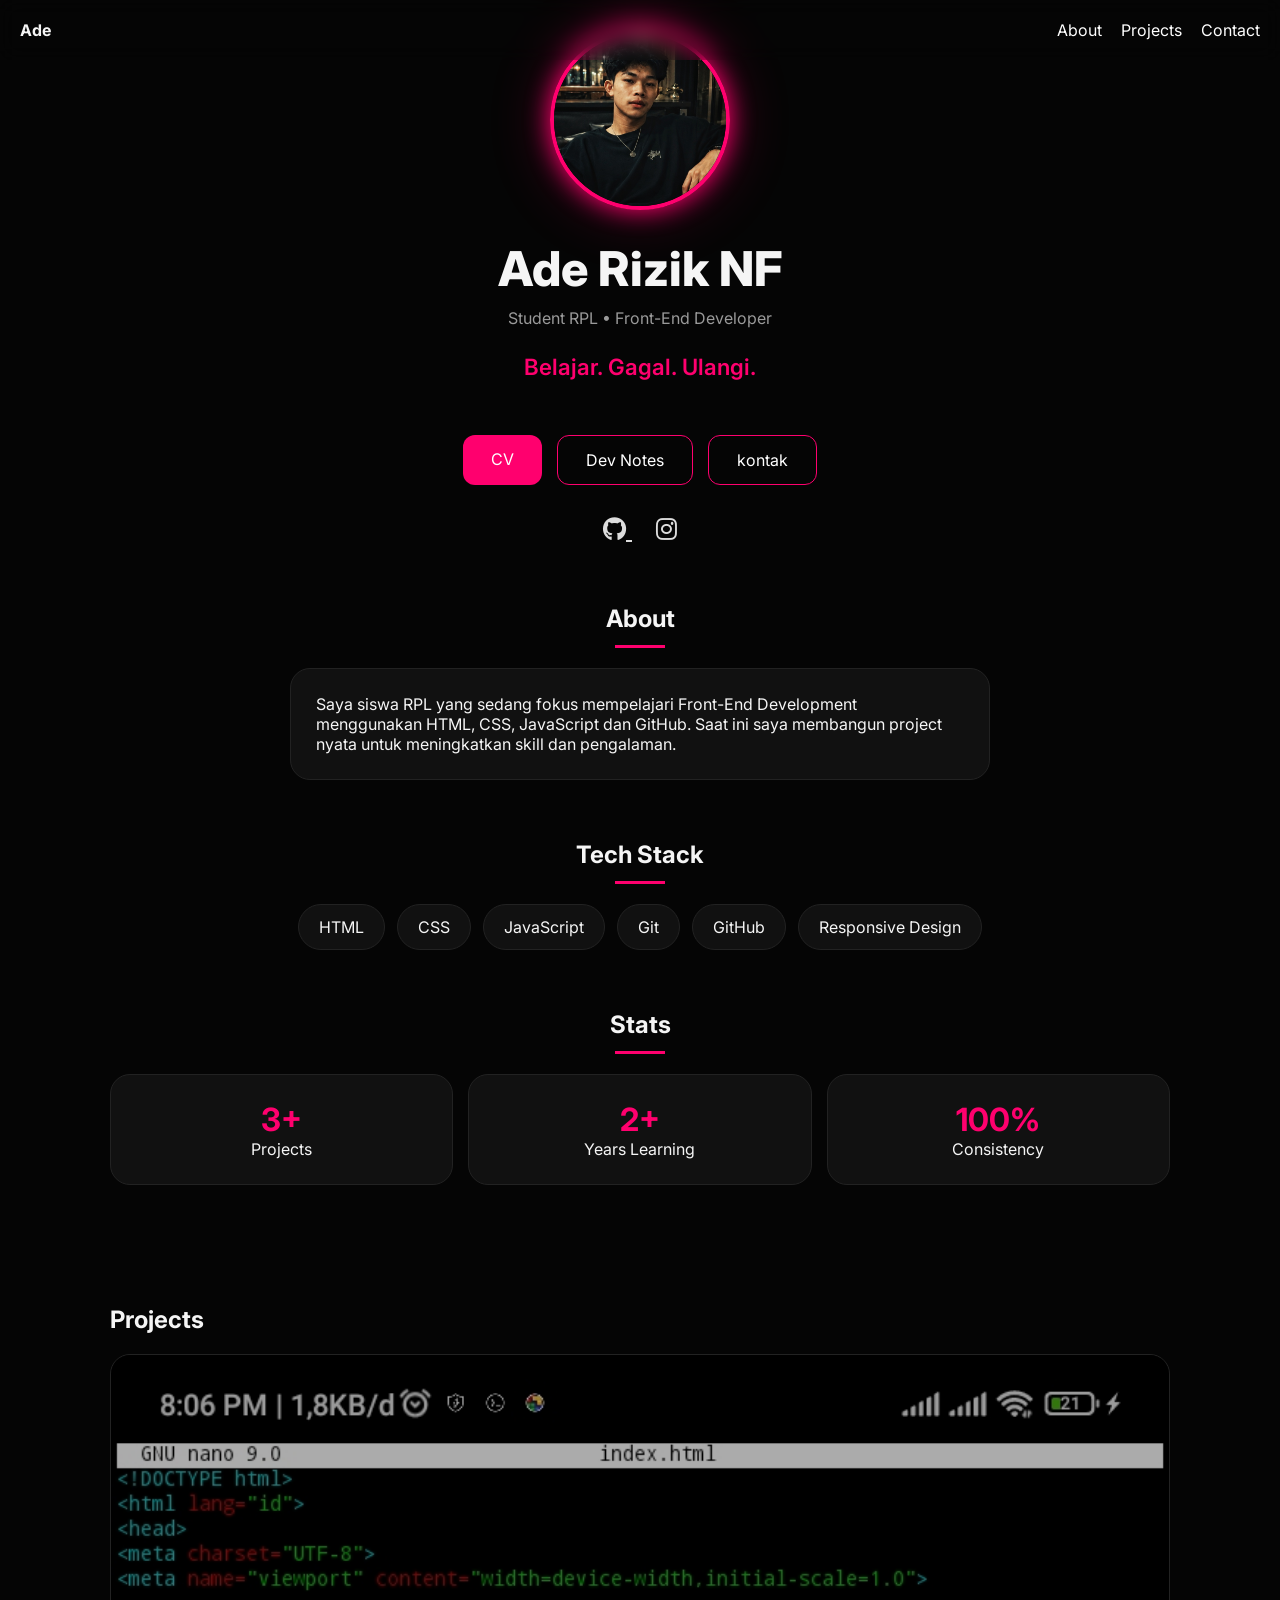
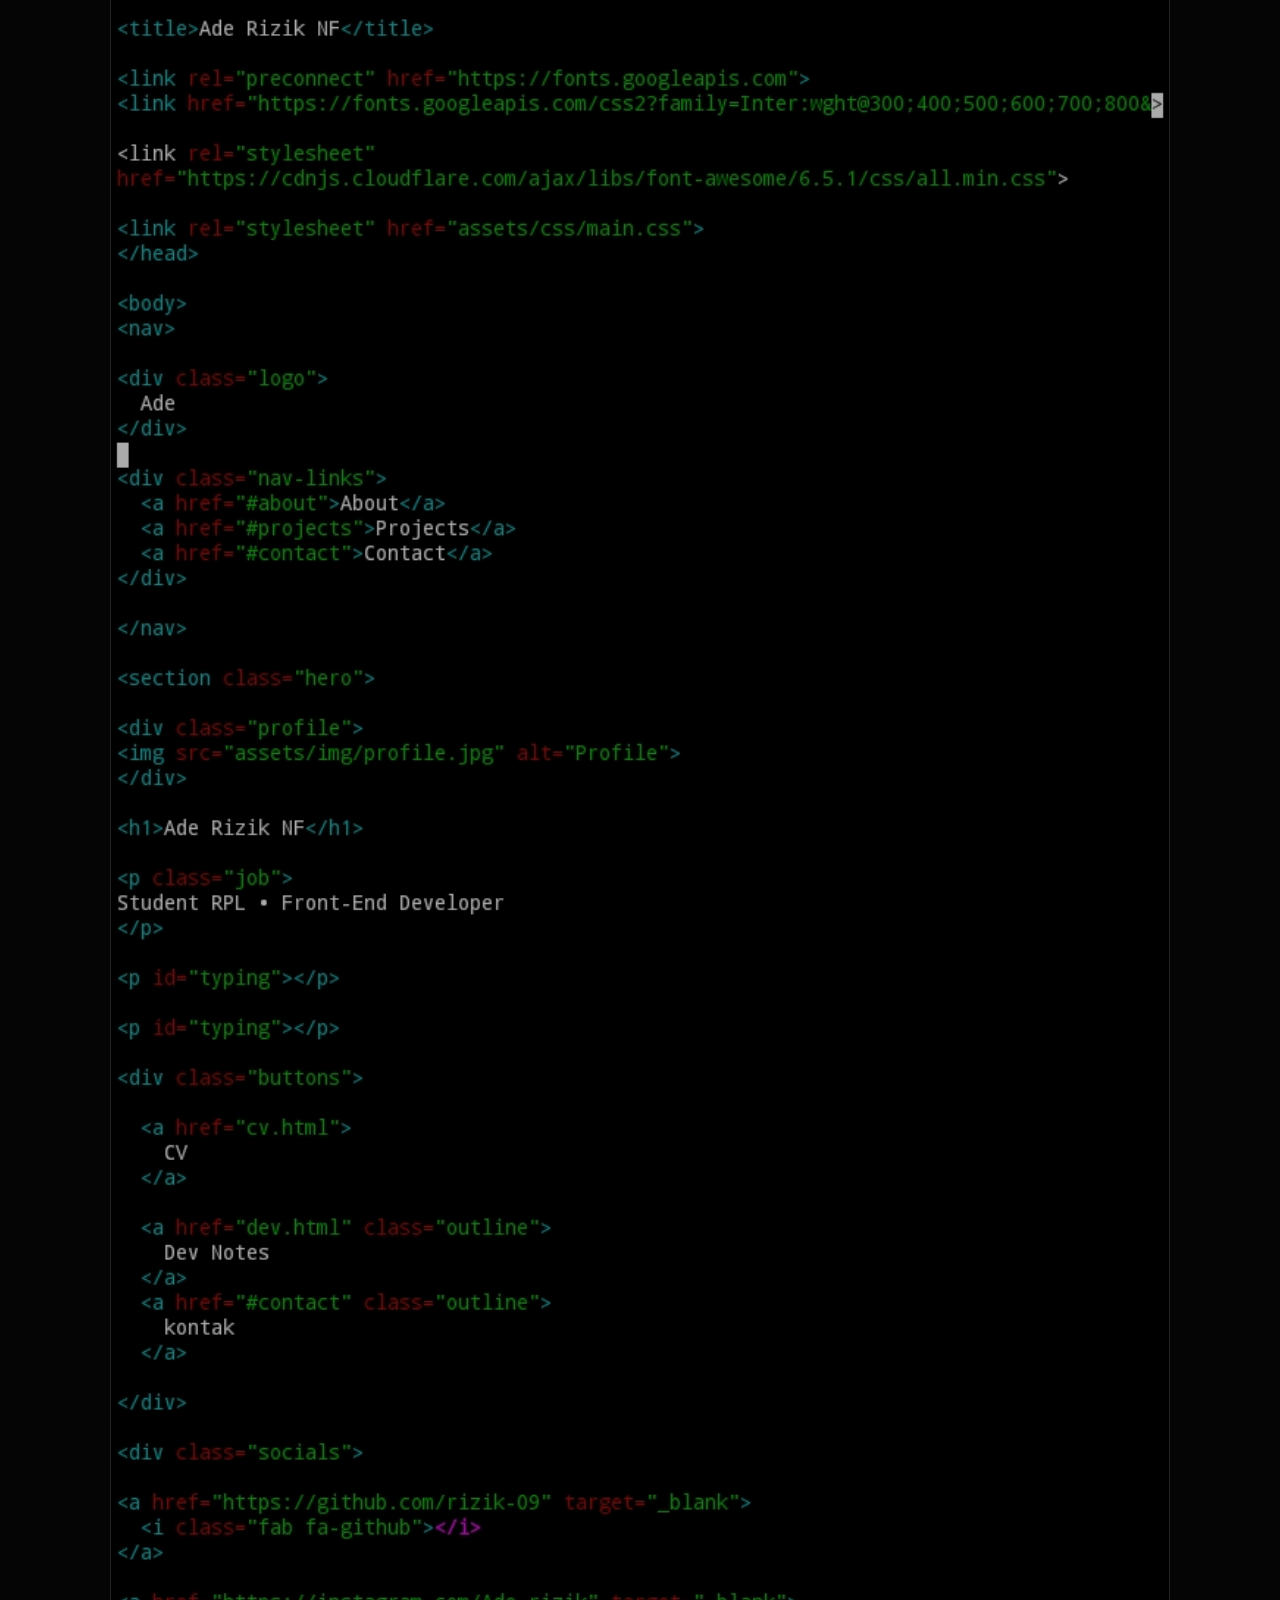
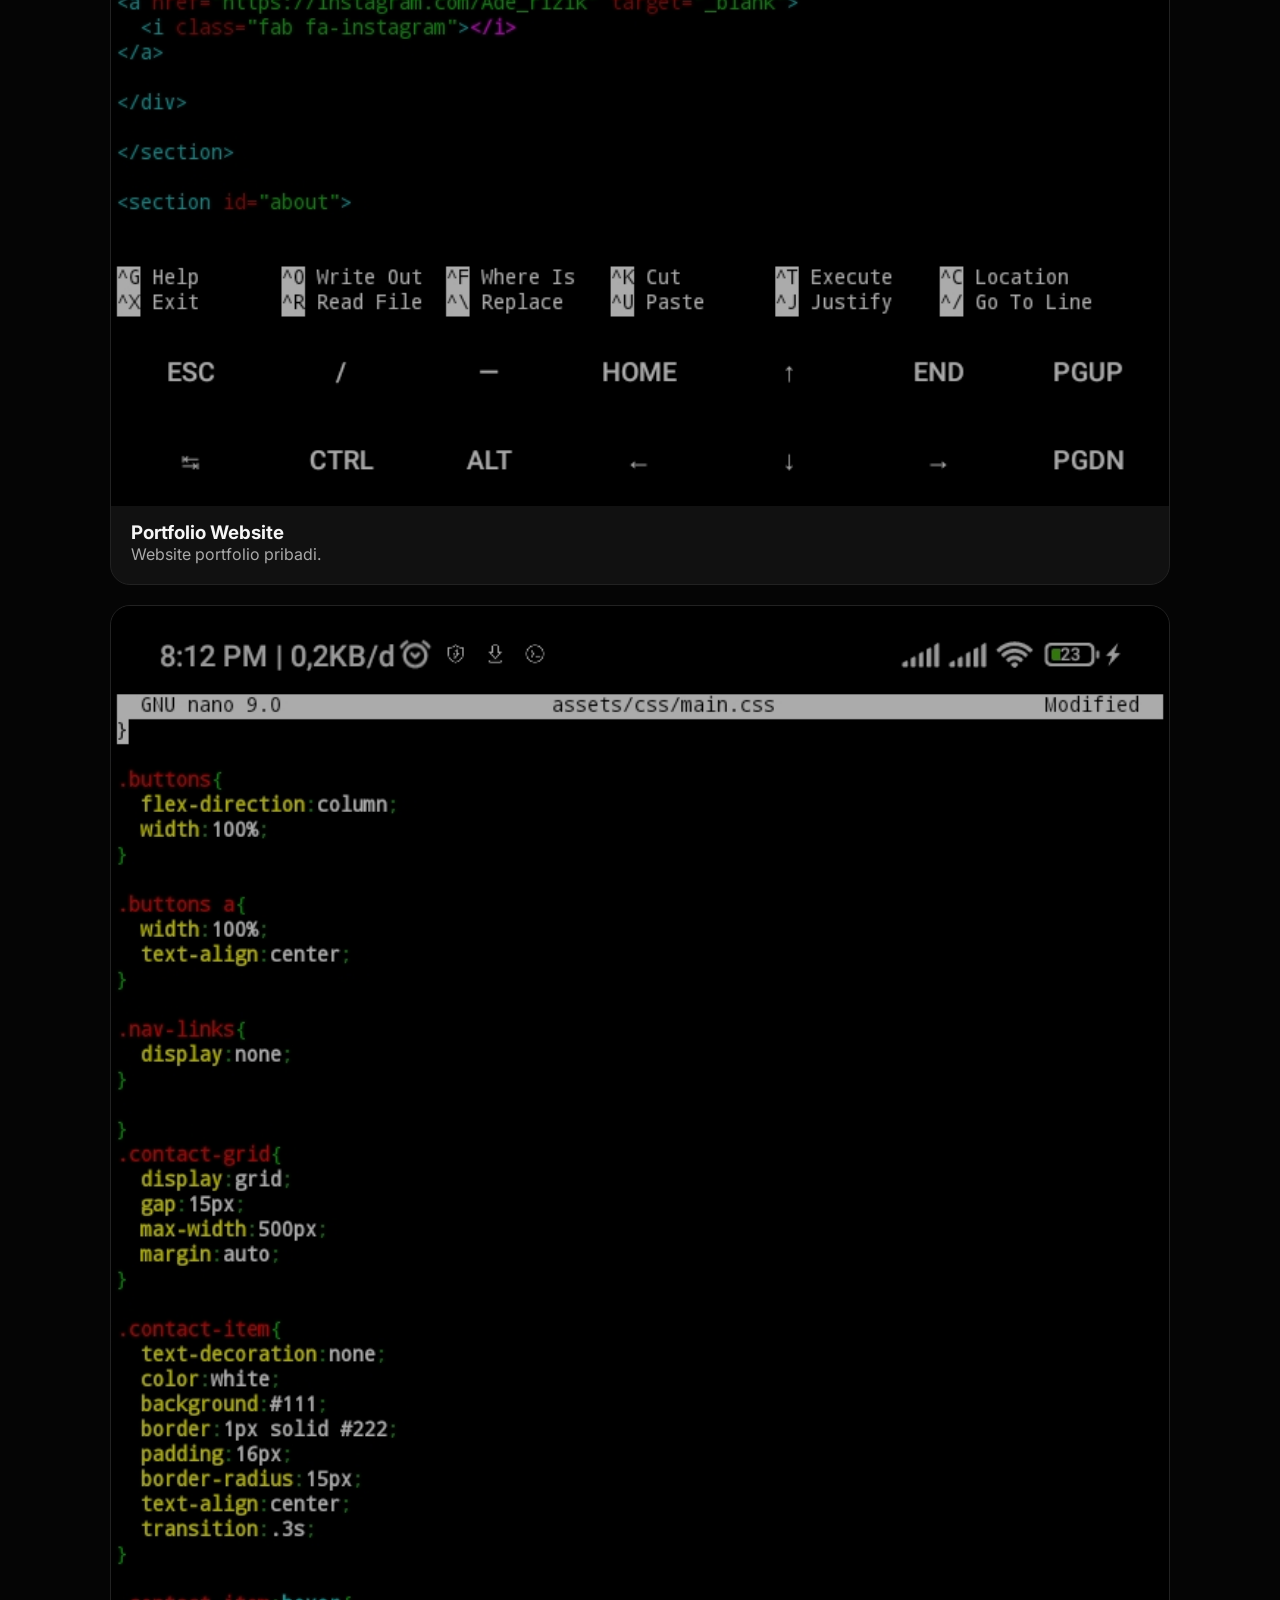
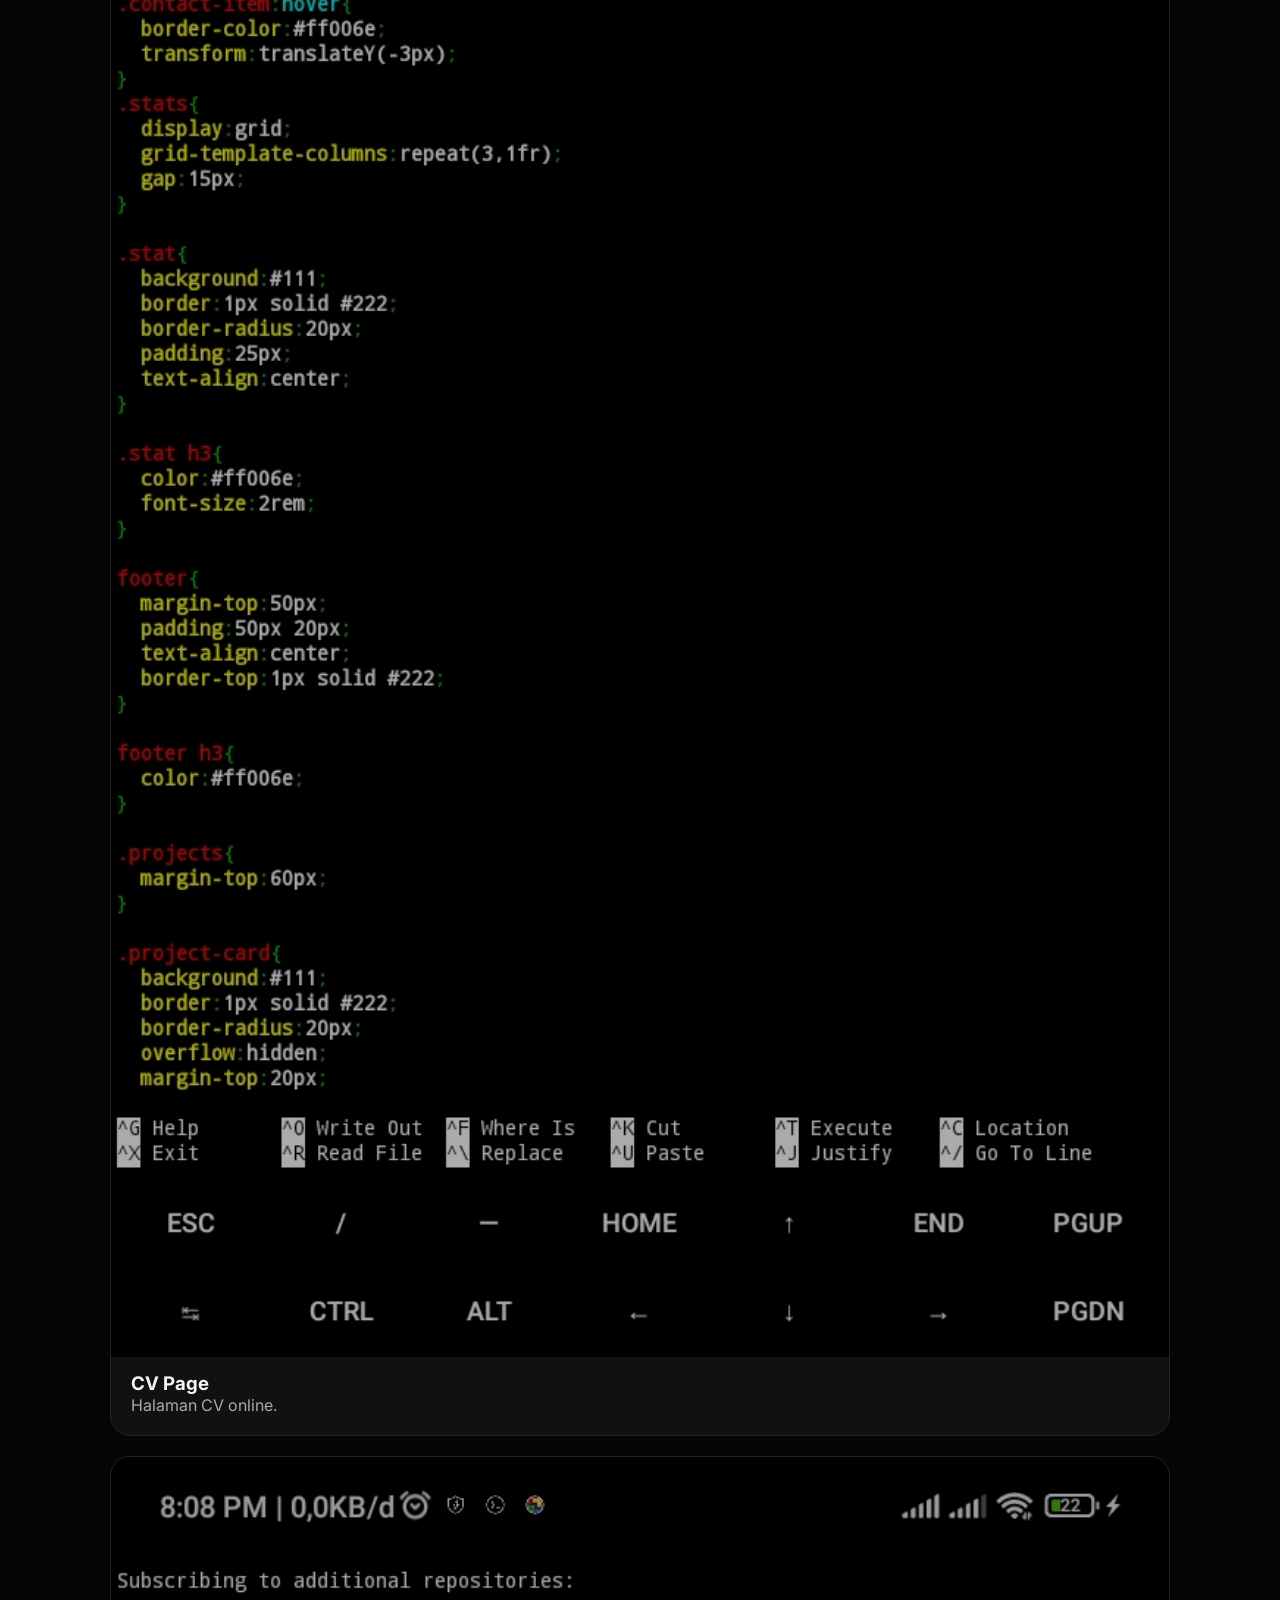
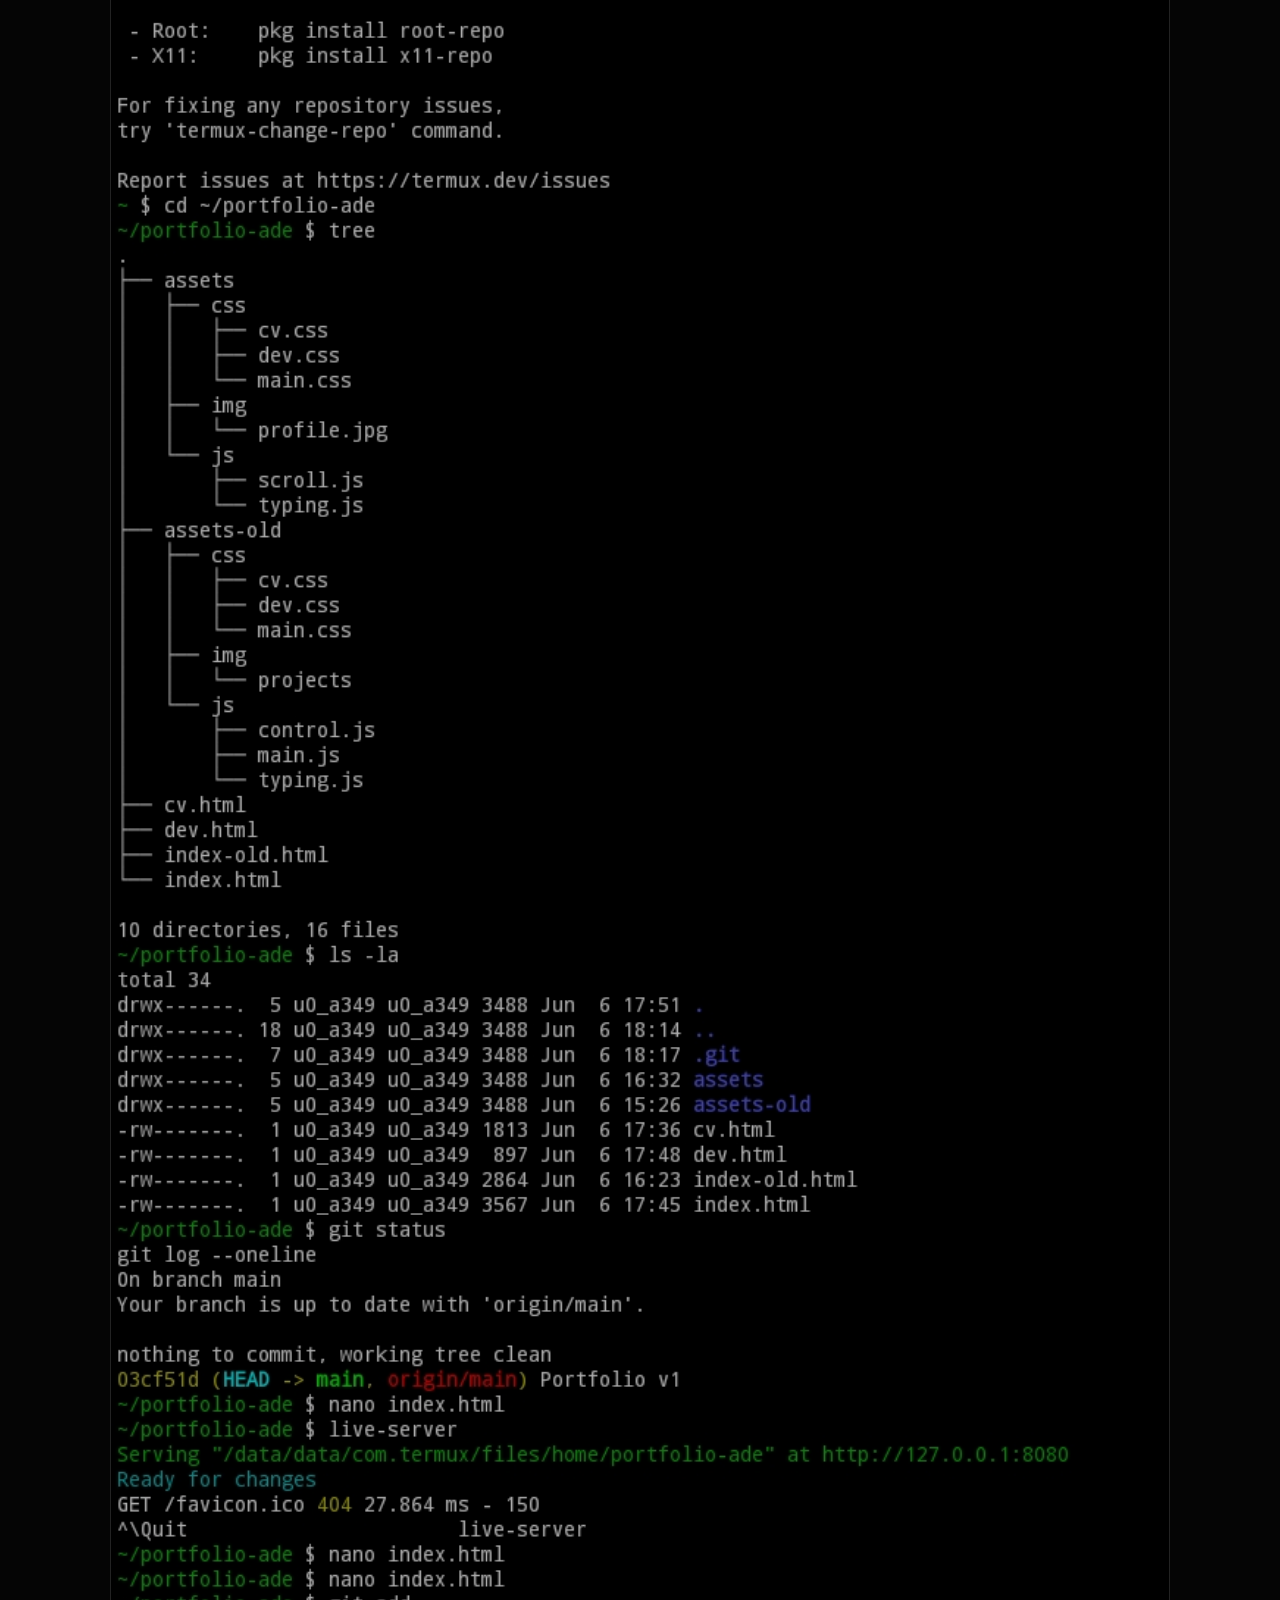
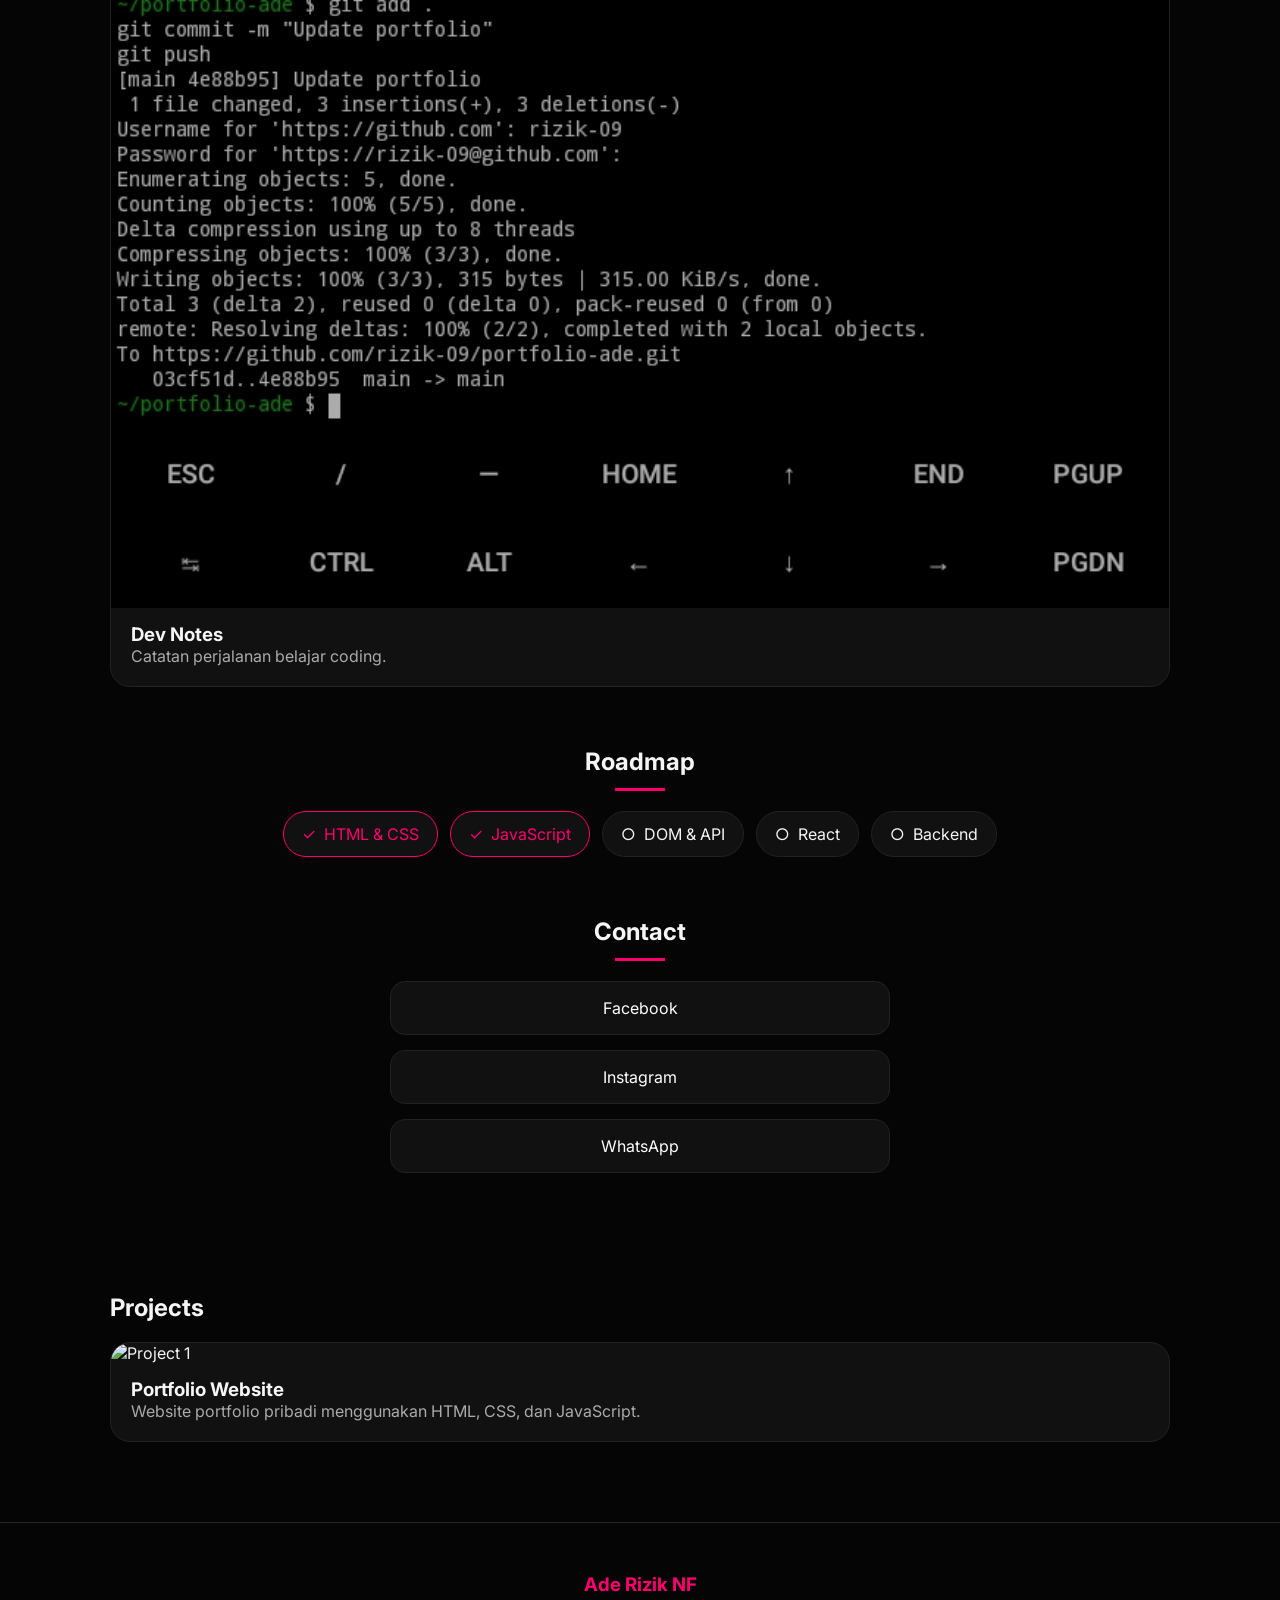
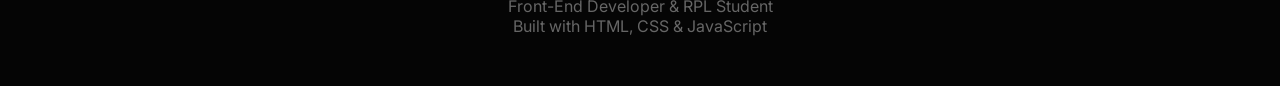
==== index.html @ 509fa85b "Add project gallery" ====
<!DOCTYPE html>
<html lang="id">
<head>
<meta charset="UTF-8">
<meta name="viewport" content="width=device-width,initial-scale=1.0">

<title>Ade Rizik NF</title>

<link rel="preconnect" href="https://fonts.googleapis.com">
<link href="https://fonts.googleapis.com/css2?family=Inter:wght@300;400;500;600;700;800&display=swap" rel="stylesheet">

<link rel="stylesheet"
href="https://cdnjs.cloudflare.com/ajax/libs/font-awesome/6.5.1/css/all.min.css">

<link rel="stylesheet" href="assets/css/main.css">
</head>

<body>
<nav>

<div class="logo">
  Ade
</div>

<div class="nav-links">
  <a href="#about">About</a>
  <a href="#projects">Projects</a>
  <a href="#contact">Contact</a>
</div>

</nav>

<section class="hero">

<div class="profile">
<img src="assets/img/profile.jpg" alt="Profile">
</div>

<h1>Ade Rizik NF</h1>

<p class="job">
Student RPL • Front-End Developer
</p>

<p id="typing"></p>

<p id="typing"></p>

<div class="buttons">

  <a href="cv.html">
    CV
  </a>

  <a href="dev.html" class="outline">
    Dev Notes
  </a>
  <a href="#contact" class="outline">
    kontak
  </a>

</div>

<div class="socials">

<a href="https://github.com/rizik-09" target="_blank">
  <i class="fab fa-github"></i>
</a>

<a href="https://instagram.com/Ade_rizik" target="_blank">
  <i class="fab fa-instagram"></i>
</a>

</div>

</section>

<section id="about">

<h2 class="title">About</h2>

<div class="about-card">

<p>
Saya siswa RPL yang sedang fokus mempelajari
Front-End Development menggunakan HTML,
CSS, JavaScript dan GitHub.

Saat ini saya membangun project nyata
untuk meningkatkan skill dan pengalaman.
</p>

</div>

</section>

<section>
<h2 class="title">Tech Stack</h2>

<div class="stack">

<span>HTML</span>
<span>CSS</span>
<span>JavaScript</span>
<span>Git</span>
<span>GitHub</span>
<span>Responsive Design</span>

</div>
</section>
<section>

<h2 class="title">Stats</h2>

<div class="stats">

  <div class="stat">
    <h3>3+</h3>
    <p>Projects</p>
  </div>

  <div class="stat">
    <h3>2+</h3>
    <p>Years Learning</p>
  </div>

  <div class="stat">
    <h3>100%</h3>
    <p>Consistency</p>
  </div>

</div>

</section>


<section class="projects">

<h2>Projects</h2>

<div class="project-card">
  <img src="assets/img/ss1.jpg">
  <h3>Portfolio Website</h3>
  <p>Website portfolio pribadi.</p>
</div>

<div class="project-card">
  <img src="assets/img/ss2.jpg">
  <h3>CV Page</h3>
  <p>Halaman CV online.</p>
</div>

<div class="project-card">
  <img src="assets/img/ss3.jpg">
  <h3>Dev Notes</h3>
  <p>Catatan perjalanan belajar coding.</p>
</div>

</section>


<section>

<h2 class="title">Roadmap</h2>

<div class="roadmap">

  <div class="done">
    <span>✓</span>
    HTML & CSS
  </div>

  <div class="done">
    <span>✓</span>
    JavaScript
  </div>

  <div>
    <span>○</span>
    DOM & API
  </div>

  <div>
    <span>○</span>
    React
  </div>

  <div>
    <span>○</span>
    Backend
  </div>

</div>

</section>

<section id="contact">

<h2 class="title">Contact</h2>

<div class="contact-grid">

<a href="https://facebook.com/Rizik" class="contact-item">
  Facebook
</a>

<a href="https://instagram.com/Ade_Rizik" class="contact-item">
  Instagram
</a>

<a href="https://wa.me/6281223260069" class="contact-item">
  WhatsApp
</a>

</div>

</section>

<script src="assets/js/typing.js"></script>
<script src="assets/js/scroll.js"></script>

<section class="projects">

  <h2>Projects</h2>

  <div class="project-card">
    <img src="assets/img/project1.jpg" alt="Project 1">

    <h3>Portfolio Website</h3>

    <p>
      Website portfolio pribadi menggunakan HTML, CSS, dan JavaScript.
    </p>
  </div>

</section>

<footer>

<h3>Ade Rizik NF</h3>

<p>
Front-End Developer & RPL Student
</p>

<p>
Built with HTML, CSS & JavaScript
</p>

</footer>

</body>
</html>
---- assets/css/main.css ----
:root{
  --bg:#050505;
  --card:#0f0f0f;
  --text:#f5f5f5;
  --muted:#9a9a9a;
  --accent:#ff006e;
}

*{
  margin:0;
  padding:0;
  box-sizing:border-box;
  font-family:'Inter',sans-serif;
}

html{
  scroll-behavior:smooth;
}

body{
body::before{
  content:"";
  position:fixed;
  inset:0;

  background:
  radial-gradient(
    circle at top center,
    rgba(255,0,110,.15),
    transparent 50%
  );

  pointer-events:none;
}
  background:var(--bg);
  color:var(--text);
}

/* HERO */

.hero{
  min-height:45vh;
  display:flex;
  flex-direction:column;
  align-items:center;
  justify-content:center;
  text-align:center;
  padding:30px;
}

.profile img{
  width:180px;
  height:180px;
  object-fit:cover;
  border-radius:50%;
  border:4px solid var(--accent);

  box-shadow:
  0 0 25px var(--accent),
  0 0 60px rgba(255,0,110,.3);
}

.hero h1{
  margin-top:25px;
  font-size:3rem;
  font-weight:800;
}

.job{
  color:var(--muted);
  margin-top:10px;
}

#typing{
  margin-top:25px;
  font-size:1.4rem;
  color:var(--accent);
  font-weight:600;
}

/* BUTTON */

.buttons{
  display:flex;
  gap:15px;
  margin-top:30px;
}

.buttons a{
  text-decoration:none;
  color:white;
  padding:14px 28px;
  border-radius:12px;
  background:var(--accent);
  transition:.3s;
}

.buttons a:hover{
  transform:translateY(-3px);
}

.outline{
  background:transparent !important;
  border:1px solid var(--accent);
}

/* SOCIAL */

.socials{
  margin-top:30px;
}

.socials a{
  color:#ddd;
  font-size:24px;
  margin:0 12px;
  transition:.3s;
}

.socials a:hover{
  color:#ff006e;
}

/* SECTION */

section{
  max-width:1100px;
  margin:auto;
  padding:30px 20px;
}

.title{
  text-align:center;
  margin-bottom:20px;
}

.title::after{
  content:"";
  width:50px;
  height:3px;
  background:var(--accent);
  display:block;
  margin:12px auto;
}

.about{
  max-width:700px;
  margin:auto;
  text-align:center;
  line-height:1.8;
}
.about-card{
  background:#111;
  border:1px solid #222;
  border-radius:20px;
  padding:25px;
  max-width:700px;
  margin:auto;
}

/* STACK */

.stack{
  display:flex;
  flex-wrap:wrap;
  justify-content:center;
  gap:12px;
}

.stack span{
  background:#111;
  border:1px solid #222;
  padding:12px 20px;
  border-radius:999px;
}

/* PROJECT */

.projects-grid{
  display:grid;
  gap:20px;
}

.project{
  background:#111;
  border:1px solid #222;
  border-radius:20px;
  padding:25px;
  transition:.3s;
}

.project:hover{
  transform:translateY(-5px);
  border-color:#ff006e;
}

.project h3{
  margin-bottom:15px;
}

.project p{
  color:#aaa;
  line-height:1.7;
}

.project a{
  display:inline-block;
  margin-top:20px;
  text-decoration:none;
  color:white;
  background:#ff006e;
  padding:10px 18px;
  border-radius:10px;
}
.roadmap{
  display:flex;
  flex-wrap:wrap;
  justify-content:center;
  gap:12px;
}

.roadmap div{
  background:#111;
  border:1px solid #222;
  padding:12px 18px;
  border-radius:999px;
  display:flex;
  align-items:center;
  gap:8px;
}

.done{
  border-color:#ff006e !important;
  color:#ff006e;
}
.contact-card{
  max-width:600px;
  margin:auto;
  background:#111;
  border:1px solid #222;
  border-radius:20px;
  padding:30px;
  text-align:center;
}

.contact-card h3{
  margin-bottom:10px;
}

.contact-card p{
  color:#fff;
  margin-bottom:10px;
}

.contact-card small{
  color:#999;
}
footer{
  text-align:center;
  padding:40px 20px;
  color:#666;
}
nav{
  position:fixed;
  top:0;
  left:0;
  width:100%;
  padding:20px;
  display:flex;
  justify-content:space-between;
  align-items:center;
  backdrop-filter:blur(10px);
  z-index:1000;
}

.logo{
  font-weight:700;
}

.nav-links a{
  color:white;
  text-decoration:none;
  margin-left:15px;
}

.nav-links a:hover{
  color:#ff006e;
}
.hidden-section{
  opacity:0;
  transform:translateY(40px);
  transition:.8s;
}

.show{
  opacity:1;
  transform:translateY(0);
}
@media(max-width:768px){

.hero h1{
  font-size:2.3rem;
}

.profile img{
  width:140px;
  height:140px;
}

.buttons{
  flex-direction:column;
  width:100%;
}

.buttons a{
  width:100%;
  text-align:center;
}

.nav-links{
  display:none;
}

} 
.contact-grid{
  display:grid;
  gap:15px;
  max-width:500px;
  margin:auto;
}

.contact-item{
  text-decoration:none;
  color:white;
  background:#111;
  border:1px solid #222;
  padding:16px;
  border-radius:15px;
  text-align:center;
  transition:.3s;
}

.contact-item:hover{
  border-color:#ff006e;
  transform:translateY(-3px);
}
.stats{
  display:grid;
  grid-template-columns:repeat(3,1fr);
  gap:15px;
}

.stat{
  background:#111;
  border:1px solid #222;
  border-radius:20px;
  padding:25px;
  text-align:center;
}

.stat h3{
  color:#ff006e;
  font-size:2rem;
}

footer{
  margin-top:50px;
  padding:50px 20px;
  text-align:center;
  border-top:1px solid #222;
}

footer h3{
  color:#ff006e;
}

.projects{
  margin-top:60px;
}

.project-card{
  background:#111;
  border:1px solid #222;
  border-radius:20px;
  overflow:hidden;
  margin-top:20px;
}

.project-card img{
  width:100%;
  display:block;
}

.project-card h3{
  padding:15px 20px 0;
}

.project-card p{
  padding:0 20px 20px;
  color:#aaa;
}
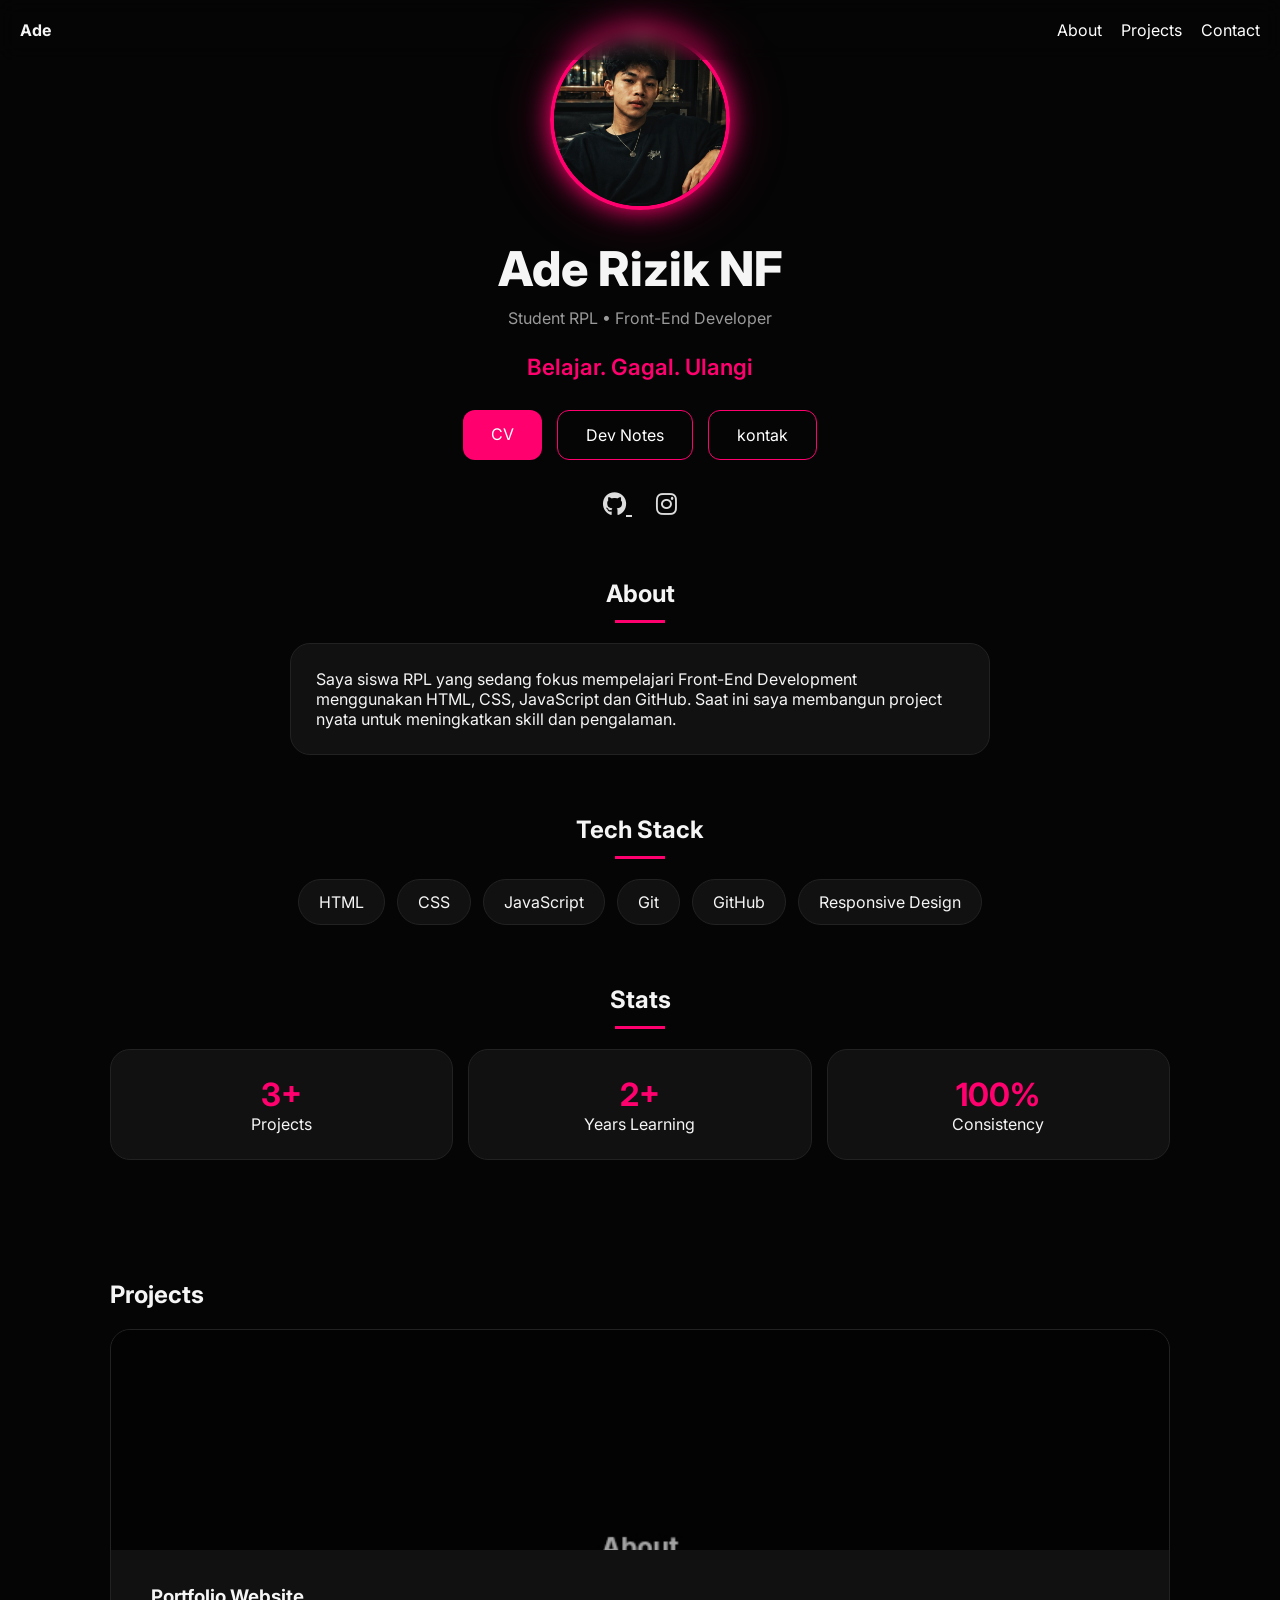
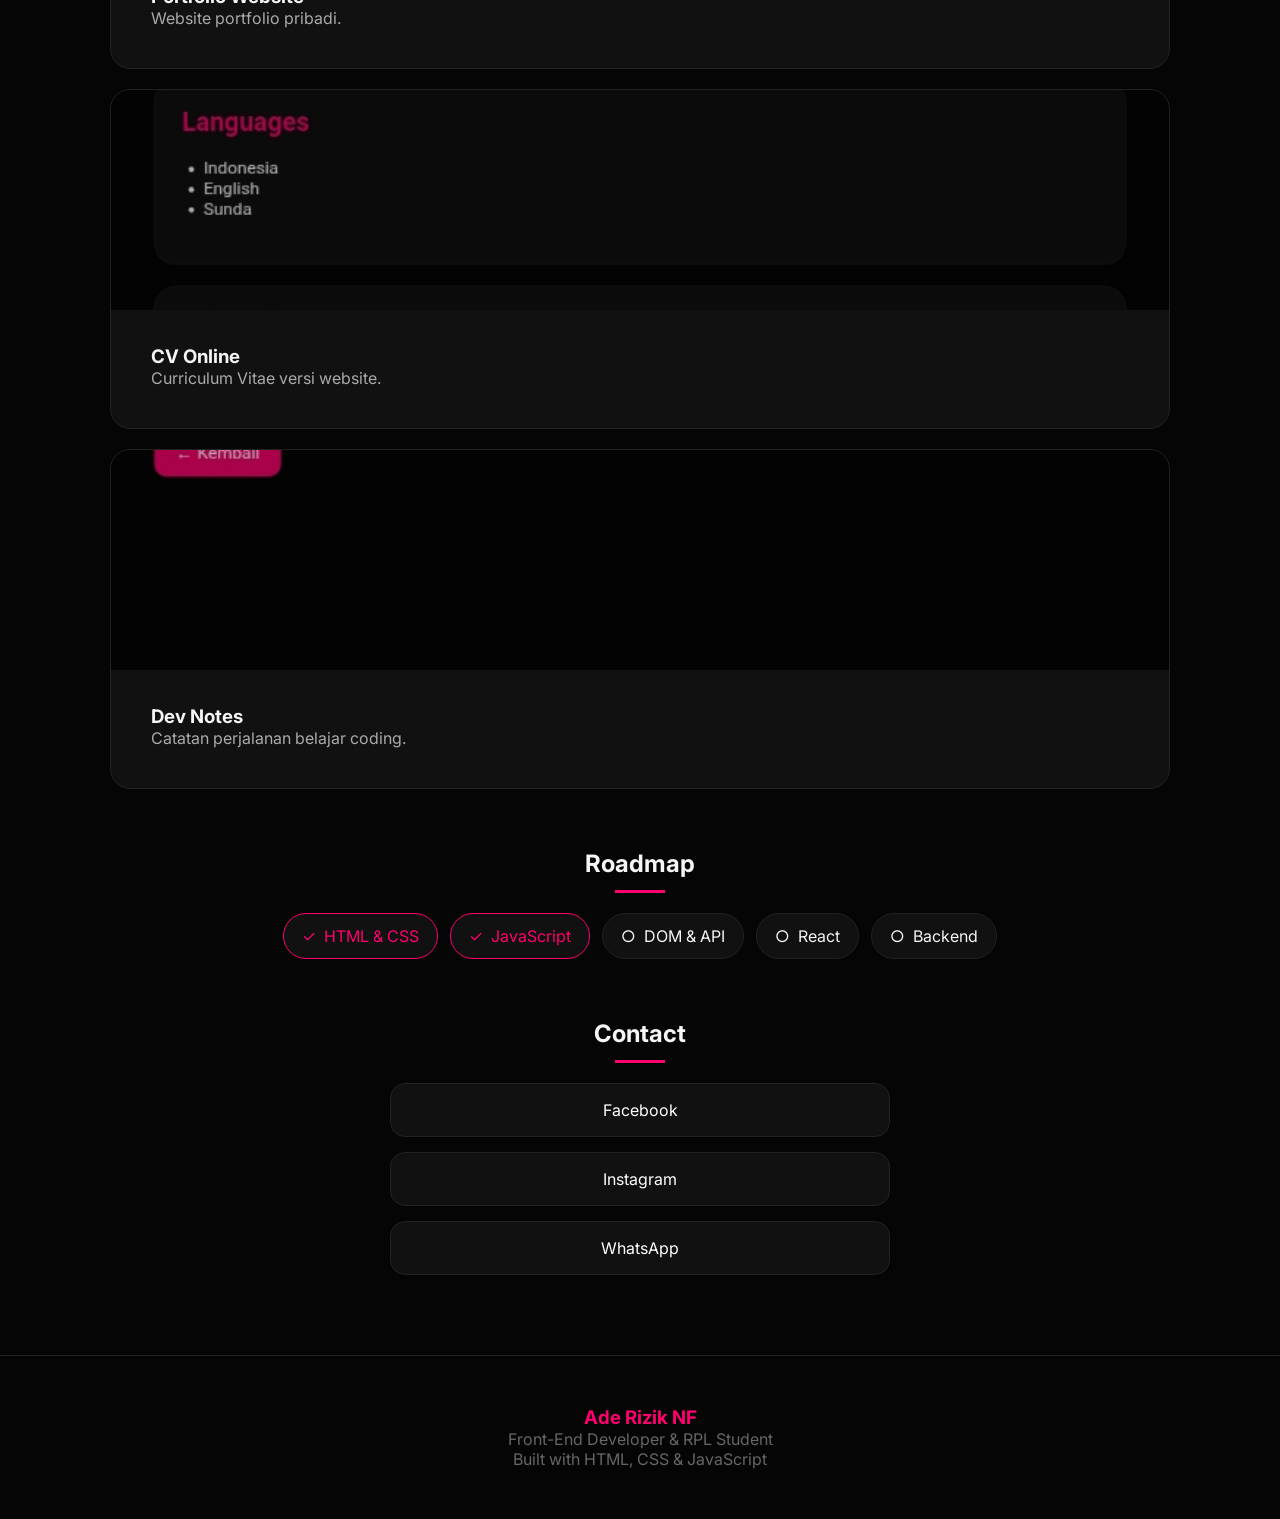
==== commit c77d11fc: "Add project gallery" ====
--- a/index.html
+++ b/index.html
@@ -44,7 +44,6 @@
 
 <p id="typing"></p>
 
-<p id="typing"></p>
 
 <div class="buttons">
 
@@ -139,24 +138,34 @@
 <h2>Projects</h2>
 
 <div class="project-card">
-  <img src="assets/img/ss1.jpg">
-  <h3>Portfolio Website</h3>
-  <p>Website portfolio pribadi.</p>
+  <img src="assets/img/web.jpg" alt="Portfolio Website">
+
+  <div class="project-content">
+    <h3>Portfolio Website</h3>
+    <p>Website portfolio pribadi.</p>
+  </div>
 </div>
 
 <div class="project-card">
-  <img src="assets/img/ss2.jpg">
-  <h3>CV Page</h3>
-  <p>Halaman CV online.</p>
+  <img src="assets/img/cv.jpg" alt="CV Page">
+
+  <div class="project-content">
+    <h3>CV Online</h3>
+    <p>Curriculum Vitae versi website.</p>
+  </div>
 </div>
 
 <div class="project-card">
-  <img src="assets/img/ss3.jpg">
-  <h3>Dev Notes</h3>
-  <p>Catatan perjalanan belajar coding.</p>
-</div>
-
-</section>
+  <img src="assets/img/dev.jpg" alt="Dev Notes">
+
+  <div class="project-content">
+    <h3>Dev Notes</h3>
+    <p>Catatan perjalanan belajar coding.</p>
+  </div>
+</div>
+
+</section>
+
 
 
 <section>
@@ -219,21 +228,7 @@
 <script src="assets/js/typing.js"></script>
 <script src="assets/js/scroll.js"></script>
 
-<section class="projects">
-
-  <h2>Projects</h2>
-
-  <div class="project-card">
-    <img src="assets/img/project1.jpg" alt="Project 1">
-
-    <h3>Portfolio Website</h3>
-
-    <p>
-      Website portfolio pribadi menggunakan HTML, CSS, dan JavaScript.
-    </p>
-  </div>
-
-</section>
+
 
 <footer>
 
--- a/assets/css/main.css
+++ b/assets/css/main.css
@@ -400,3 +400,34 @@
   color:#aaa;
 }
 
+.projects{
+  margin-top:60px;
+}
+
+.project-card{
+  background:#111;
+  border:1px solid #222;
+  border-radius:20px;
+  overflow:hidden;
+  margin-top:20px;
+}
+
+.project-card img{
+  width:100%;
+  height:220px;
+  object-fit:cover;
+  display:block;
+}
+
+.project-content{
+  padding:20px;
+}
+
+.project-content h3{
+  margin-top:0;
+}
+
+.project-content p{
+  color:#aaa;
+}
+
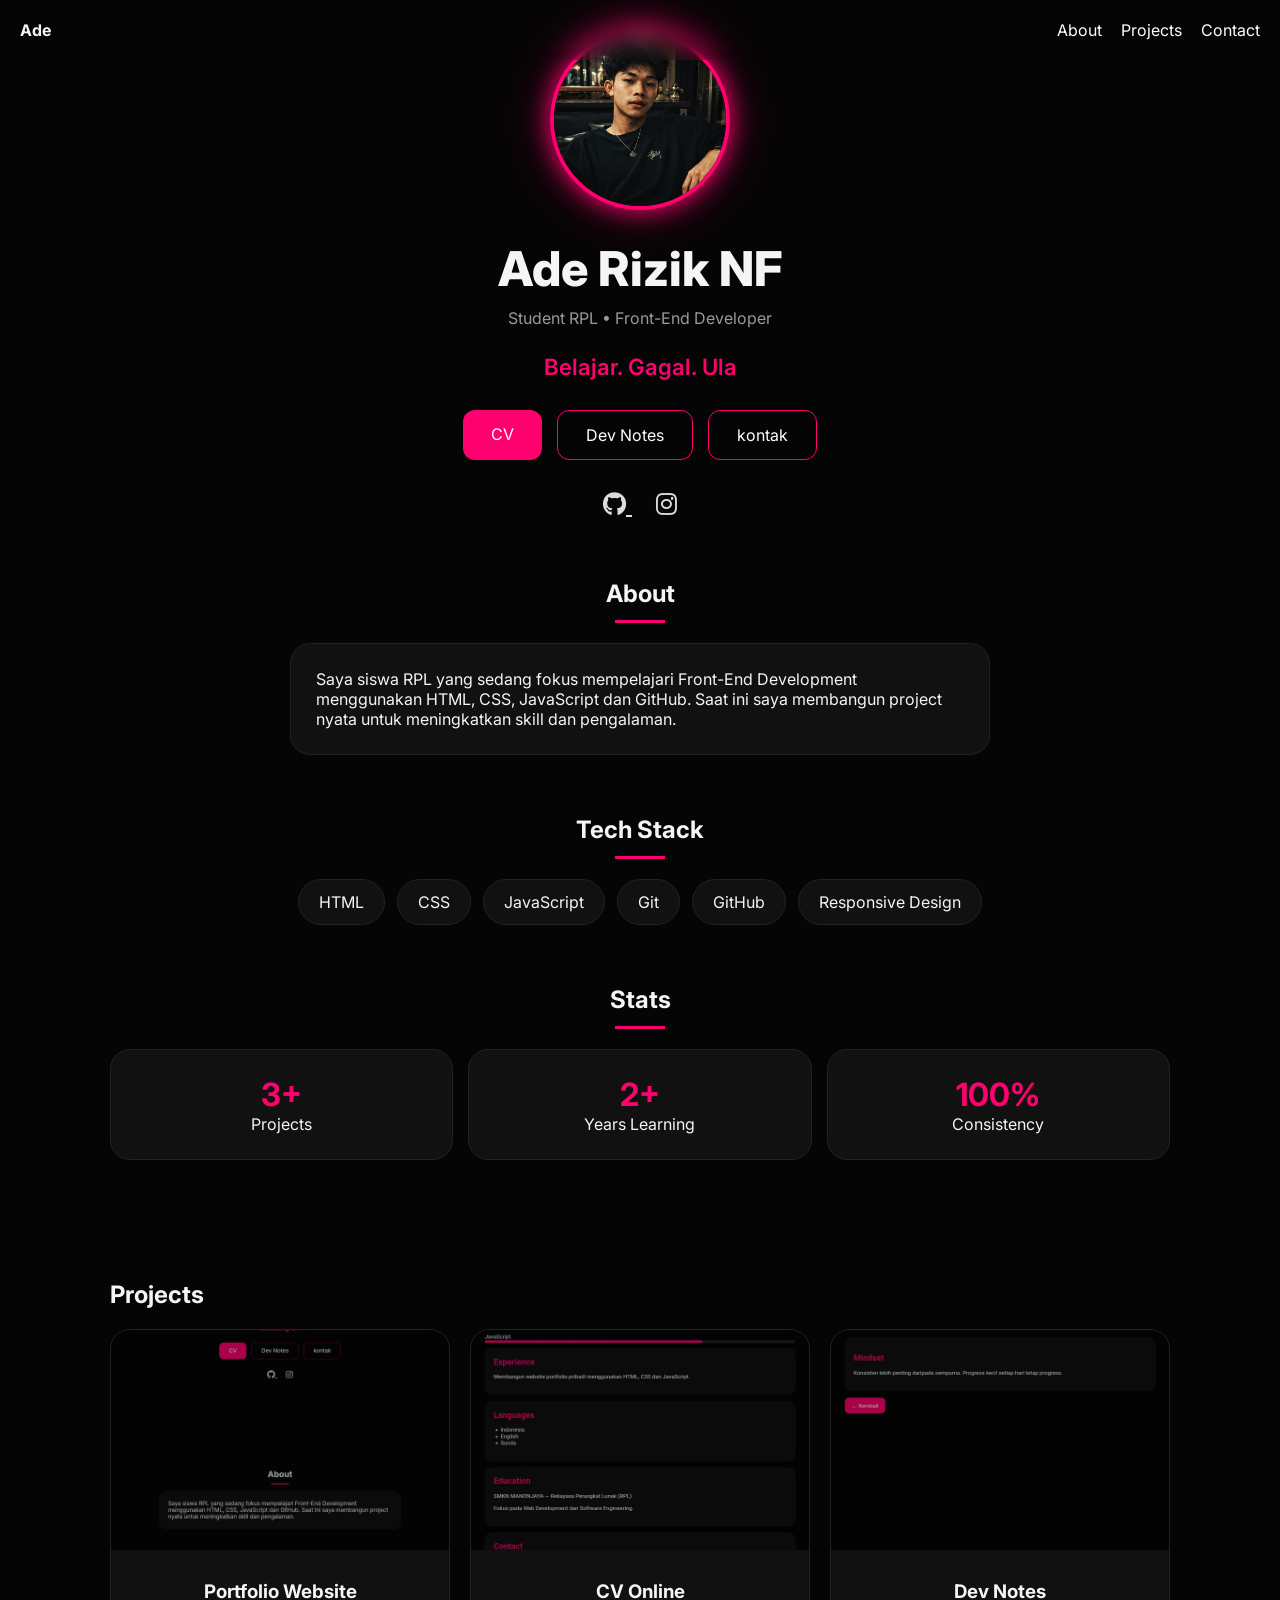
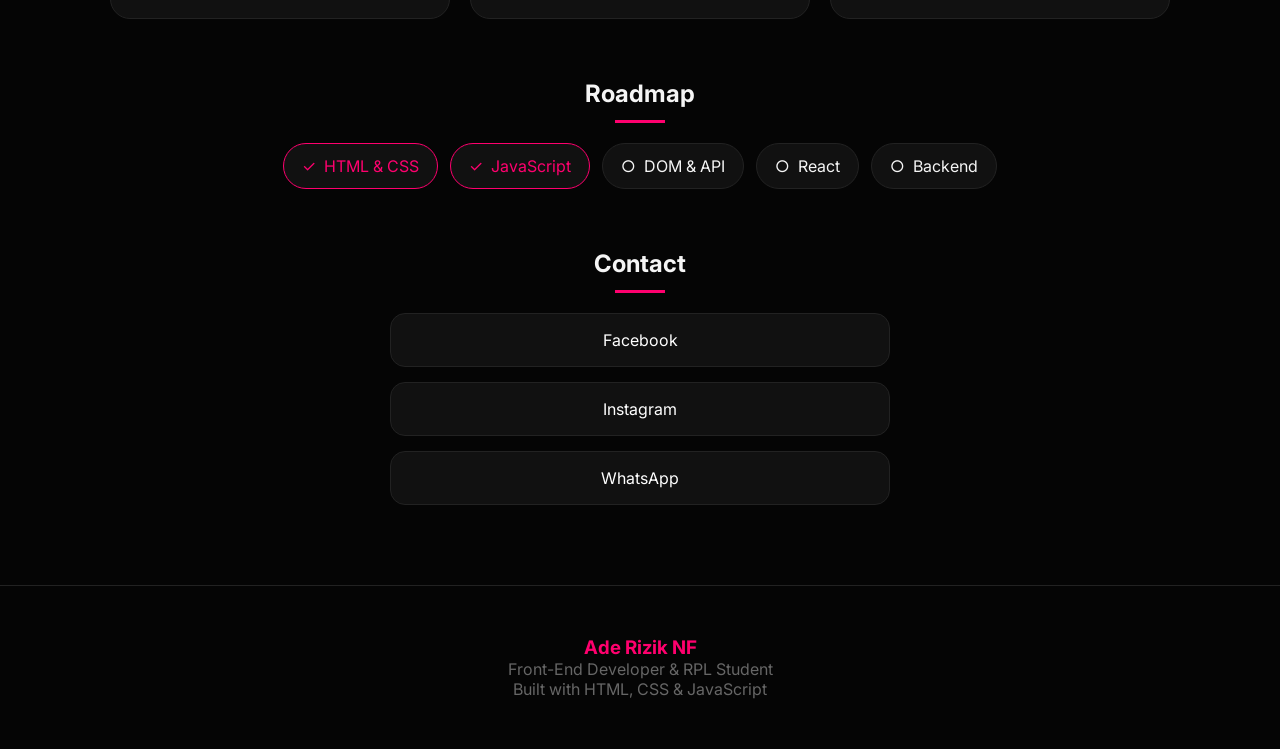
==== commit dd69abc2: "Add image modal" ====
--- a/index.html
+++ b/index.html
@@ -137,35 +137,32 @@
 
 <h2>Projects</h2>
 
-<div class="project-card">
-  <img src="assets/img/web.jpg" alt="Portfolio Website">
-
-  <div class="project-content">
-    <h3>Portfolio Website</h3>
-    <p>Website portfolio pribadi.</p>
-  </div>
-</div>
-
-<div class="project-card">
-  <img src="assets/img/cv.jpg" alt="CV Page">
-
-  <div class="project-content">
-    <h3>CV Online</h3>
-    <p>Curriculum Vitae versi website.</p>
-  </div>
-</div>
-
-<div class="project-card">
-  <img src="assets/img/dev.jpg" alt="Dev Notes">
-
-  <div class="project-content">
-    <h3>Dev Notes</h3>
-    <p>Catatan perjalanan belajar coding.</p>
-  </div>
-</div>
-
-</section>
-
+<div class="project-grid">
+
+  <div class="project-card">
+    <img src="assets/img/web.jpg" alt="Portfolio Website">
+    <div class="project-content">
+      <h3>Portfolio Website</h3>
+    </div>
+  </div>
+
+  <div class="project-card">
+    <img src="assets/img/cv.jpg" alt="CV">
+    <div class="project-content">
+      <h3>CV Online</h3>
+    </div>
+  </div>
+
+  <div class="project-card">
+    <img src="assets/img/dev.jpg" alt="Dev Notes">
+    <div class="project-content">
+      <h3>Dev Notes</h3>
+    </div>
+  </div>
+
+</div>
+
+</section>
 
 
 <section>
@@ -244,5 +241,10 @@
 
 </footer>
 
+<div id="modal" class="modal">
+  <img id="modal-img">
+</div>
+
+
 </body>
 </html>
--- a/assets/css/main.css
+++ b/assets/css/main.css
@@ -431,3 +431,58 @@
   color:#aaa;
 }
 
+.project-grid{
+  display:grid;
+  grid-template-columns:repeat(auto-fit,minmax(250px,1fr));
+  gap:20px;
+}
+
+.project-card{
+  overflow:hidden;
+  border-radius:20px;
+  cursor:pointer;
+  transition:0.4s;
+  background:#111;
+  border:1px solid #222;
+}
+
+.project-card img{
+  width:100%;
+  height:220px;
+  object-fit:cover;
+  display:block;
+  transition:0.4s;
+}
+
+.project-content{
+  padding:15px;
+  text-align:center;
+}
+
+/* Efek saat disentuh/hover */
+
+.project-card:hover{
+  transform:translateY(-10px);
+  box-shadow:0 15px 30px rgba(0,0,0,.4);
+}
+
+.project-card:hover img{
+  transform:scale(1.15);
+}
+
+.modal{
+  display:none;
+  position:fixed;
+  inset:0;
+  background:rgba(0,0,0,.9);
+  justify-content:center;
+  align-items:center;
+  z-index:999;
+}
+
+.modal img{
+  max-width:90%;
+  max-height:90%;
+  border-radius:15px;
+}
+
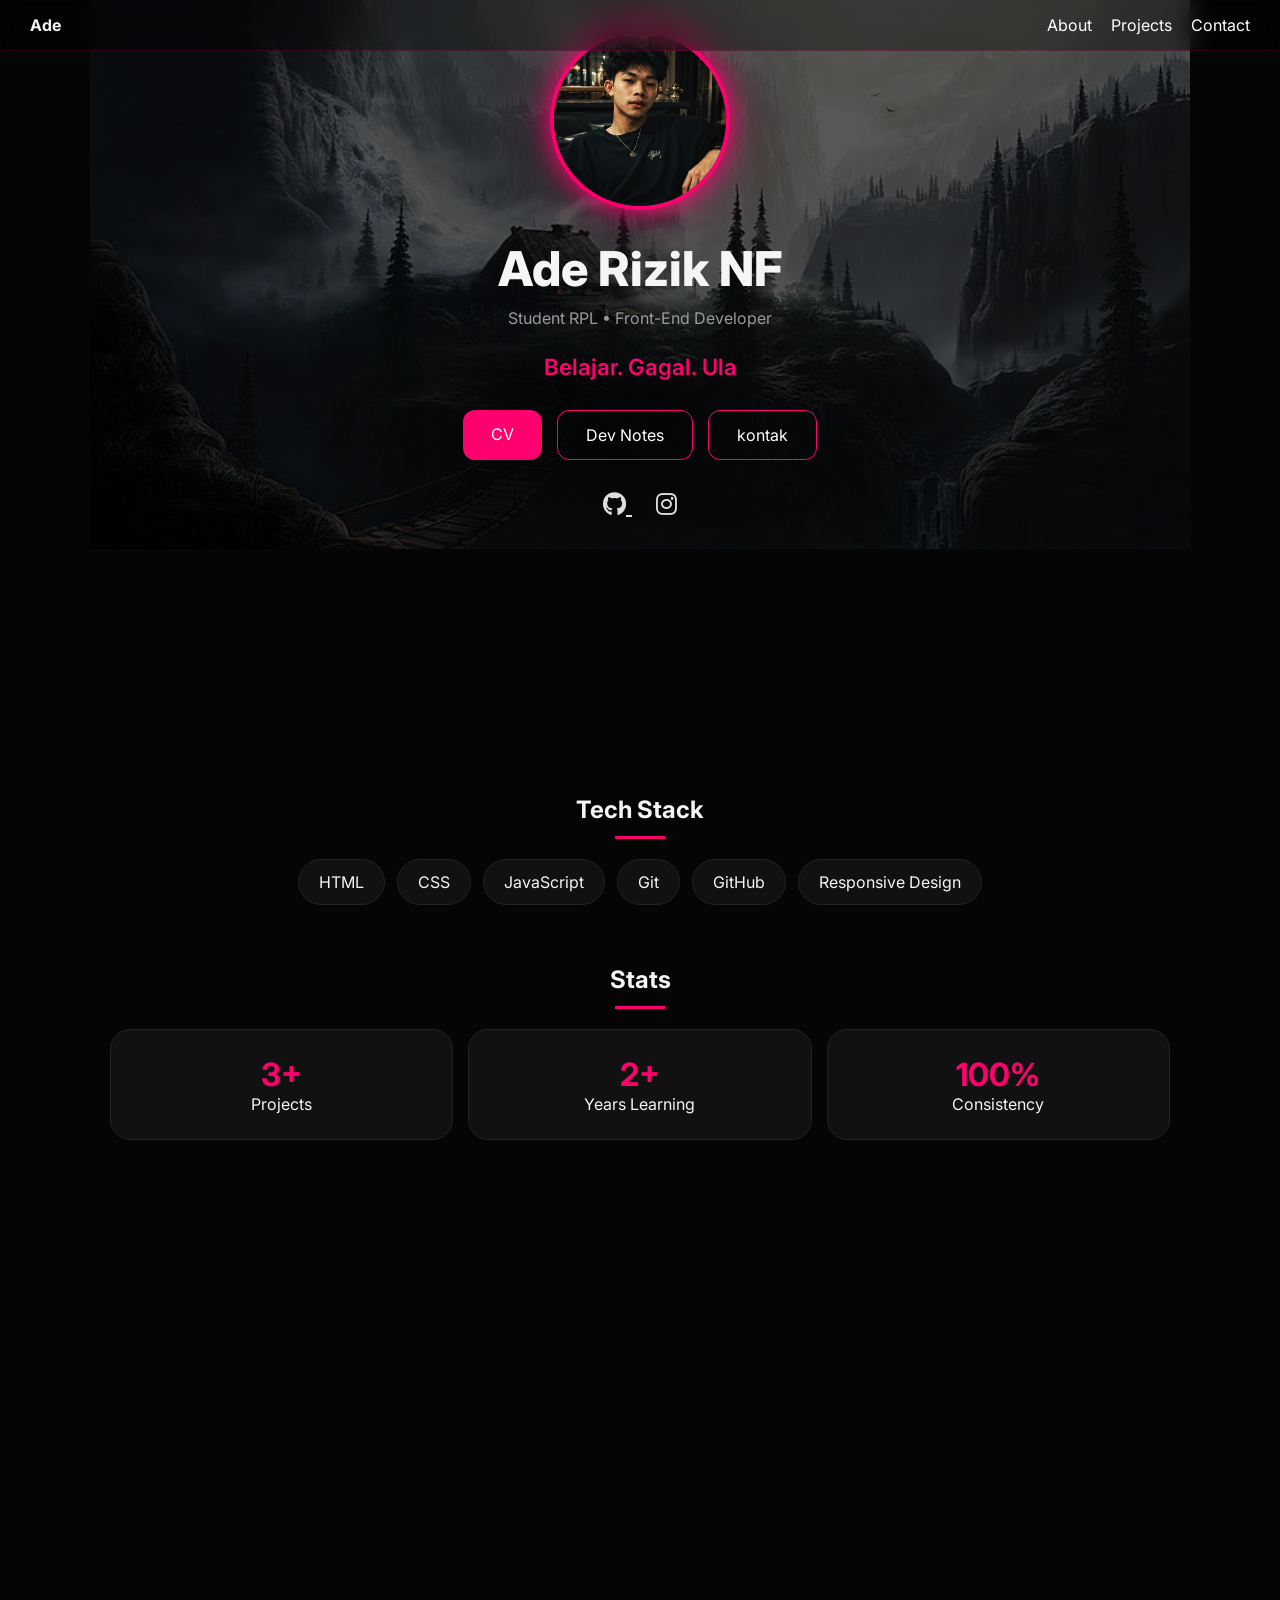
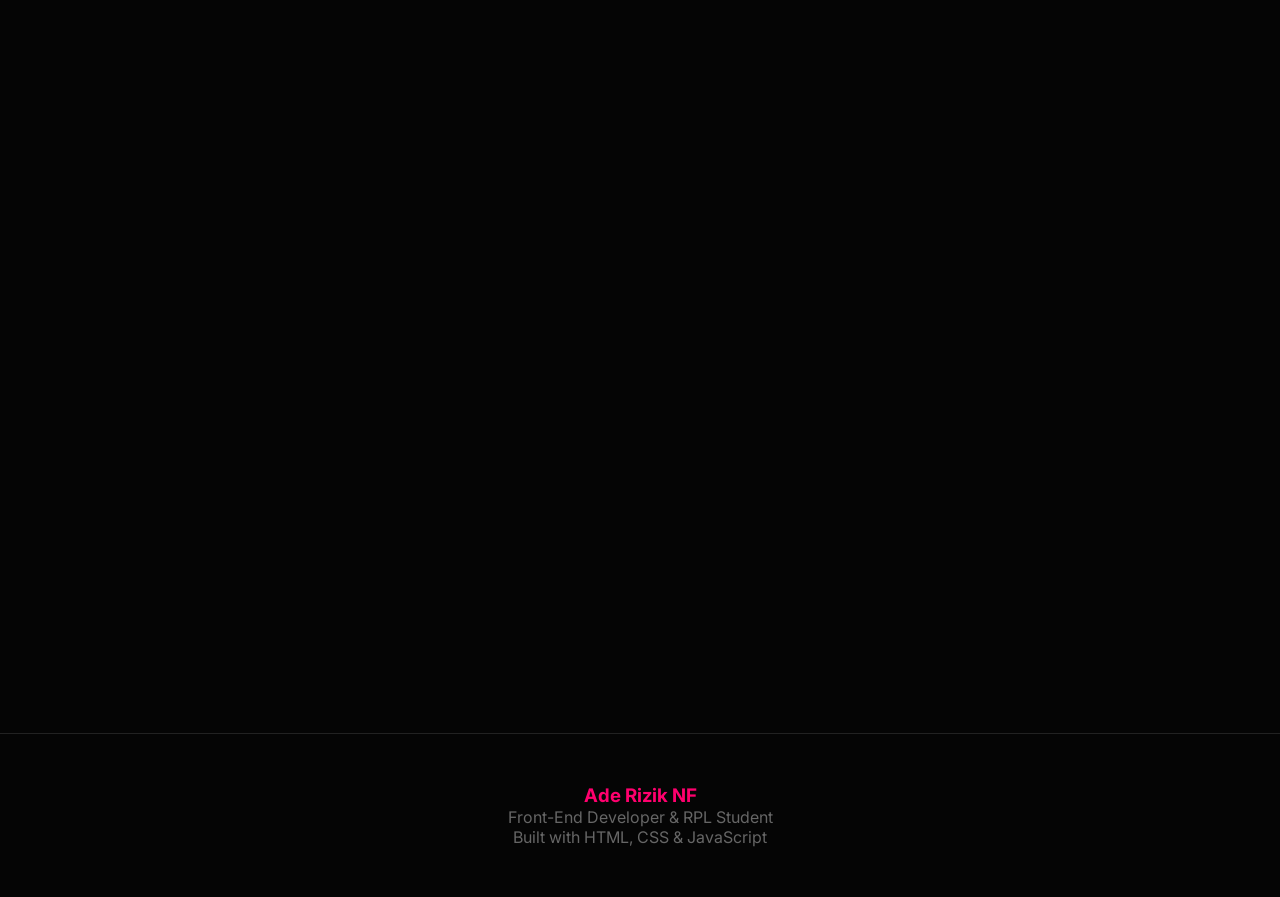
==== commit ddb0a89c: "Add reveal animation" ====
--- a/index.html
+++ b/index.html
@@ -74,7 +74,7 @@
 
 </section>
 
-<section id="about">
+<section class="reveal">
 
 <h2 class="title">About</h2>
 
@@ -133,7 +133,7 @@
 </section>
 
 
-<section class="projects">
+<section class="projects reveal">
 
 <h2>Projects</h2>
 
@@ -165,7 +165,7 @@
 </section>
 
 
-<section>
+<section class="reveal">
 
 <h2 class="title">Roadmap</h2>
 
@@ -200,27 +200,28 @@
 
 </section>
 
-<section id="contact">
+<section id="contact" class="reveal">
 
 <h2 class="title">Contact</h2>
 
-<div class="contact-grid">
-
-<a href="https://facebook.com/Rizik" class="contact-item">
-  Facebook
-</a>
-
-<a href="https://instagram.com/Ade_Rizik" class="contact-item">
-  Instagram
-</a>
-
-<a href="https://wa.me/6281223260069" class="contact-item">
-  WhatsApp
-</a>
-
-</div>
-
-</section>
+<div class="contact-icons">
+
+<a href="https://facebook.com/Rizik" target="_blank">
+  <i class="fab fa-facebook-f"></i>
+</a>
+
+<a href="https://instagram.com/ade_rizik" target="_blank">
+  <i class="fab fa-instagram"></i>
+</a>
+
+<a href="https://wa.me/6281223260069" target="_blank">
+  <i class="fab fa-whatsapp"></i>
+</a>
+
+</div>
+
+</section>
+
 
 <script src="assets/js/typing.js"></script>
 <script src="assets/js/scroll.js"></script>
--- a/assets/css/main.css
+++ b/assets/css/main.css
@@ -38,7 +38,21 @@
 
 /* HERO */
 
+.hero *{
+  position:relative;
+  z-index:1;
+}
+
+
 .hero{
+background:url('../img/bg.jpg');
+background-size:cover;
+background-position:center;
+background-repeat:no-repeat;
+position:relative;
+
+padding-top:100px;
+
   min-height:45vh;
   display:flex;
   flex-direction:column;
@@ -47,6 +61,14 @@
   text-align:center;
   padding:30px;
 }
+
+.hero::before{
+  content:"";
+  position:absolute;
+  inset:0;
+  background:rgba(0,0,0,.65);
+}
+
 
 .profile img{
   width:180px;
@@ -149,14 +171,34 @@
   text-align:center;
   line-height:1.8;
 }
+
 .about-card{
-  background:#111;
-  border:1px solid #222;
-  border-radius:20px;
-  padding:25px;
-  max-width:700px;
-  margin:auto;
-}
+    background:linear-gradient(
+        135deg,
+        #0d0d0d,
+        #161616
+    );
+
+    border:1px solid rgba(255,0,128,.25);
+
+    box-shadow:0 0 20px rgba(255,0,128,.08);
+
+    border-radius:20px;
+
+    padding:25px;
+}
+
+.about-card:hover{
+    border-color:#ff0080;
+
+    box-shadow:0 0 25px rgba(255,0,128,.2);
+
+    transform:translateY(-5px);
+
+    transition:.3s;
+}
+
+
 
 /* STACK */
 
@@ -181,6 +223,22 @@
   gap:20px;
 }
 
+.projects{
+    background:linear-gradient(
+        135deg,
+        #0d0d0d,
+        #161616
+    );
+
+    border:1px solid rgba(255,0,128,.25);
+
+    box-shadow:0 0 20px rgba(255,0,128,.08);
+
+    border-radius:20px;
+
+    padding:25px;
+}
+
 .project{
   background:#111;
   border:1px solid #222;
@@ -193,6 +251,18 @@
   transform:translateY(-5px);
   border-color:#ff006e;
 }
+.project-card{
+    background:#111;
+    border:1px solid #222;
+    transition:.3s;
+}
+
+.project-card:hover{
+    border-color:#ff0080;
+    box-shadow:0 0 25px rgba(255,0,128,.2);
+    transform:translateY(-5px);
+}
+
 
 .project h3{
   margin-bottom:15px;
@@ -213,26 +283,46 @@
   border-radius:10px;
 }
 .roadmap{
-  display:flex;
-  flex-wrap:wrap;
-  justify-content:center;
-  gap:12px;
-}
+  background:linear-gradient(
+    135deg,
+    #1e1b4b,
+    #312e81
+  );
+  padding:30px;
+  border-radius:20px;
+}
+
+.roadmap{
+    background:linear-gradient(
+        135deg,
+        #120010,
+        #1a0a18
+    );
+
+    border:1px solid rgba(255,0,128,.25);
+
+    border-radius:20px;
+
+    padding:25px;
+
+    box-shadow:0 0 20px rgba(255,0,128,.08);
+}
+
 
 .roadmap div{
-  background:#111;
-  border:1px solid #222;
-  padding:12px 18px;
-  border-radius:999px;
-  display:flex;
-  align-items:center;
-  gap:8px;
-}
+    background:#111;
+    border:1px solid #222;
+    border-radius:12px;
+    padding:12px;
+    margin-bottom:10px;
+}
+
 
 .done{
-  border-color:#ff006e !important;
-  color:#ff006e;
-}
+    border-left:4px solid #ff0080;
+}
+
+
 .contact-card{
   max-width:600px;
   margin:auto;
@@ -260,18 +350,40 @@
   padding:40px 20px;
   color:#666;
 }
+
+
 nav{
-  position:fixed;
-  top:0;
-  left:0;
-  width:100%;
-  padding:20px;
-  display:flex;
-  justify-content:space-between;
-  align-items:center;
-  backdrop-filter:blur(10px);
-  z-index:1000;
-}
+    position:fixed;
+    top:0;
+    left:0;
+    width:100%;
+
+    display:flex;
+    justify-content:space-between;
+    align-items:center;
+
+    padding:15px 30px;
+
+    background:rgba(0,0,0,.35);
+
+    backdrop-filter:blur(12px);
+
+    border-bottom:1px solid rgba(255,0,128,.15);
+
+    z-index:999;
+}
+
+nav a{
+    color:#fff;
+    text-decoration:none;
+    transition:.3s;
+}
+
+
+nav a:hover{
+    color:#ff0080;
+}
+
 
 .logo{
   font-weight:700;
@@ -486,3 +598,61 @@
   border-radius:15px;
 }
 
+#contact{
+    background:linear-gradient(
+        135deg,
+        #0d0d0d,
+        #161616
+    );
+
+    border:1px solid rgba(255,0,128,.2);
+
+    border-radius:25px;
+
+    padding:40px 20px;
+}
+
+.contact-icons{
+    display:flex;
+    justify-content:center;
+    gap:20px;
+    margin-top:20px;
+}
+
+.contact-icons a{
+    width:60px;
+    height:60px;
+    display:flex;
+    align-items:center;
+    justify-content:center;
+
+    background:#111;
+    border:1px solid #222;
+    border-radius:50%;
+
+    color:#fff;
+    text-decoration:none;
+    font-size:24px;
+
+    transition:.3s;
+}
+
+.contact-icons a:hover{
+    transform:translateY(-5px);
+    border-color:#ff0080;
+    color:#ff0080;
+    box-shadow:0 0 20px rgba(255,0,128,.3);
+}
+
+
+.reveal{
+    opacity:0;
+    transform:translateY(50px);
+    transition:.8s;
+}
+
+.reveal.active{
+    opacity:1;
+    transform:translateY(0);
+}
+
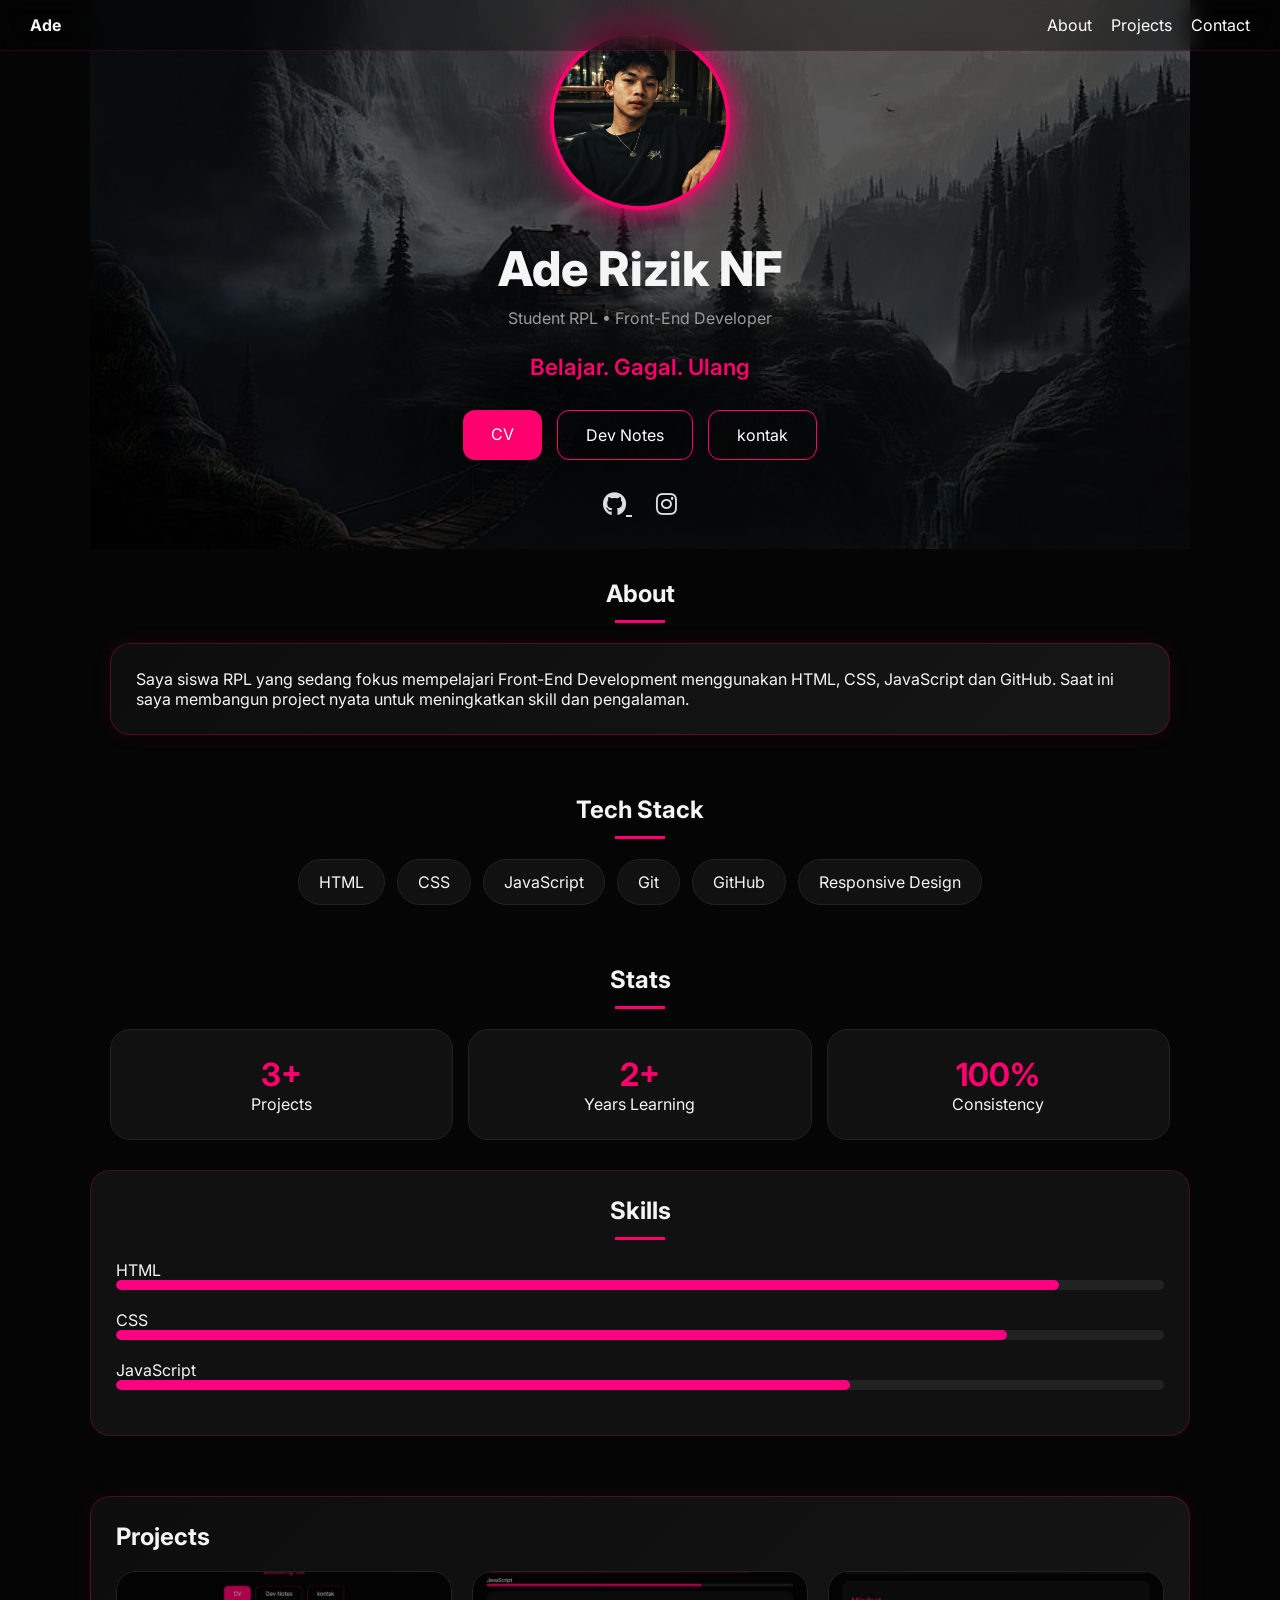
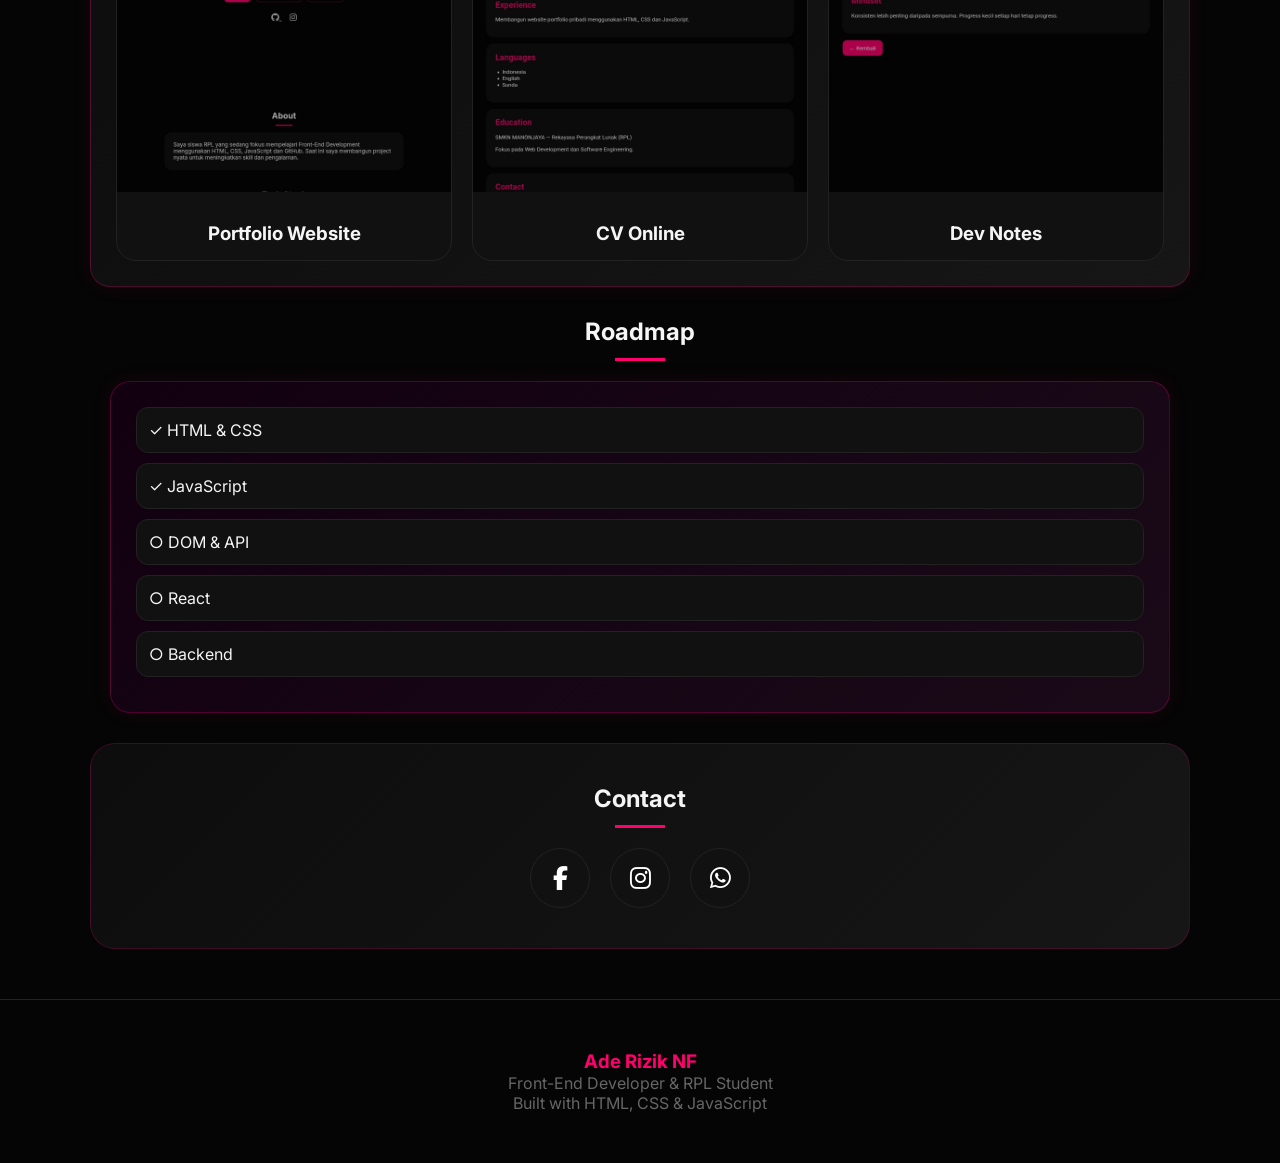
==== commit 2a8469a2: "Improve mobile responsive" ====
--- a/index.html
+++ b/index.html
@@ -132,6 +132,42 @@
 
 </section>
 
+<section class="skills">
+
+<h2 class="title">Skills</h2>
+
+<div class="skill">
+
+  <span>HTML</span>
+
+  <div class="bar">
+    <div class="progress html"></div>
+  </div>
+
+</div>
+
+<div class="skill">
+
+  <span>CSS</span>
+
+  <div class="bar">
+    <div class="progress css"></div>
+  </div>
+
+</div>
+
+<div class="skill">
+
+  <span>JavaScript</span>
+
+  <div class="bar">
+    <div class="progress js"></div>
+  </div>
+
+</div>
+
+</section>
+
 
 <section class="projects reveal">
 
@@ -225,7 +261,7 @@
 
 <script src="assets/js/typing.js"></script>
 <script src="assets/js/scroll.js"></script>
-
+<script src="assets/js/main.js"></script>
 
 
 <footer>
--- a/assets/css/main.css
+++ b/assets/css/main.css
@@ -646,13 +646,75 @@
 
 
 .reveal{
-    opacity:0;
-    transform:translateY(50px);
-    transition:.8s;
-}
+    opacity:1;
+    transform:none;
+}
+
 
 .reveal.active{
     opacity:1;
     transform:translateY(0);
 }
 
+.skills{
+    background:#111;
+    border:1px solid rgba(255,0,128,.2);
+    border-radius:20px;
+    padding:25px;
+}
+
+.skill{
+    margin:20px 0;
+}
+
+.bar{
+    width:100%;
+    height:10px;
+    background:#222;
+    border-radius:20px;
+    overflow:hidden;
+}
+
+.progress{
+    height:100%;
+    background:#ff0080;
+    border-radius:20px;
+}
+
+.html{
+    width:90%;
+}
+
+.css{
+    width:85%;
+}
+
+.js{
+    width:70%;
+}
+
+
+@media (max-width:768px){
+
+    nav{
+        padding:15px;
+    }
+
+    .hero h1{
+        font-size:32px;
+    }
+
+    .buttons{
+        flex-direction:column;
+    }
+
+    .about-card,
+    .skills,
+    .projects,
+    .roadmap,
+    #contact{
+        padding:20px;
+    }
+
+}
+
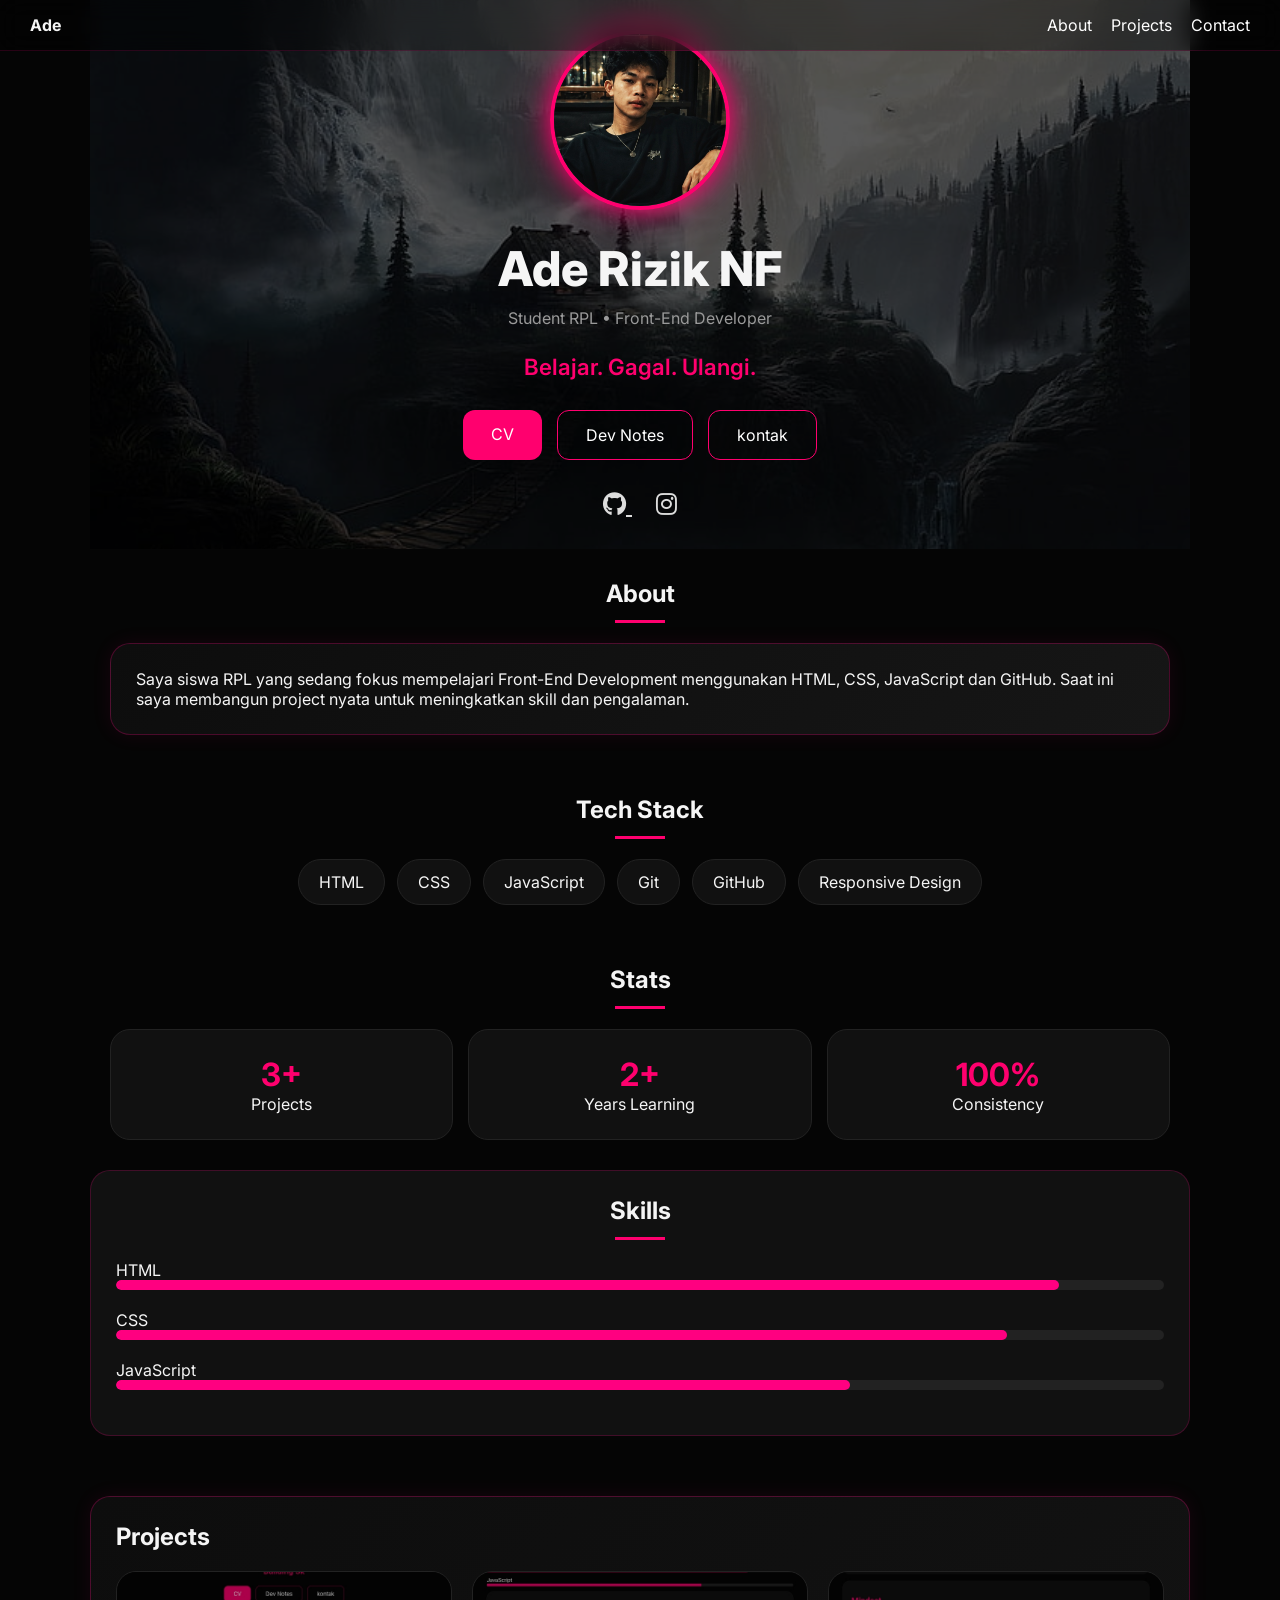
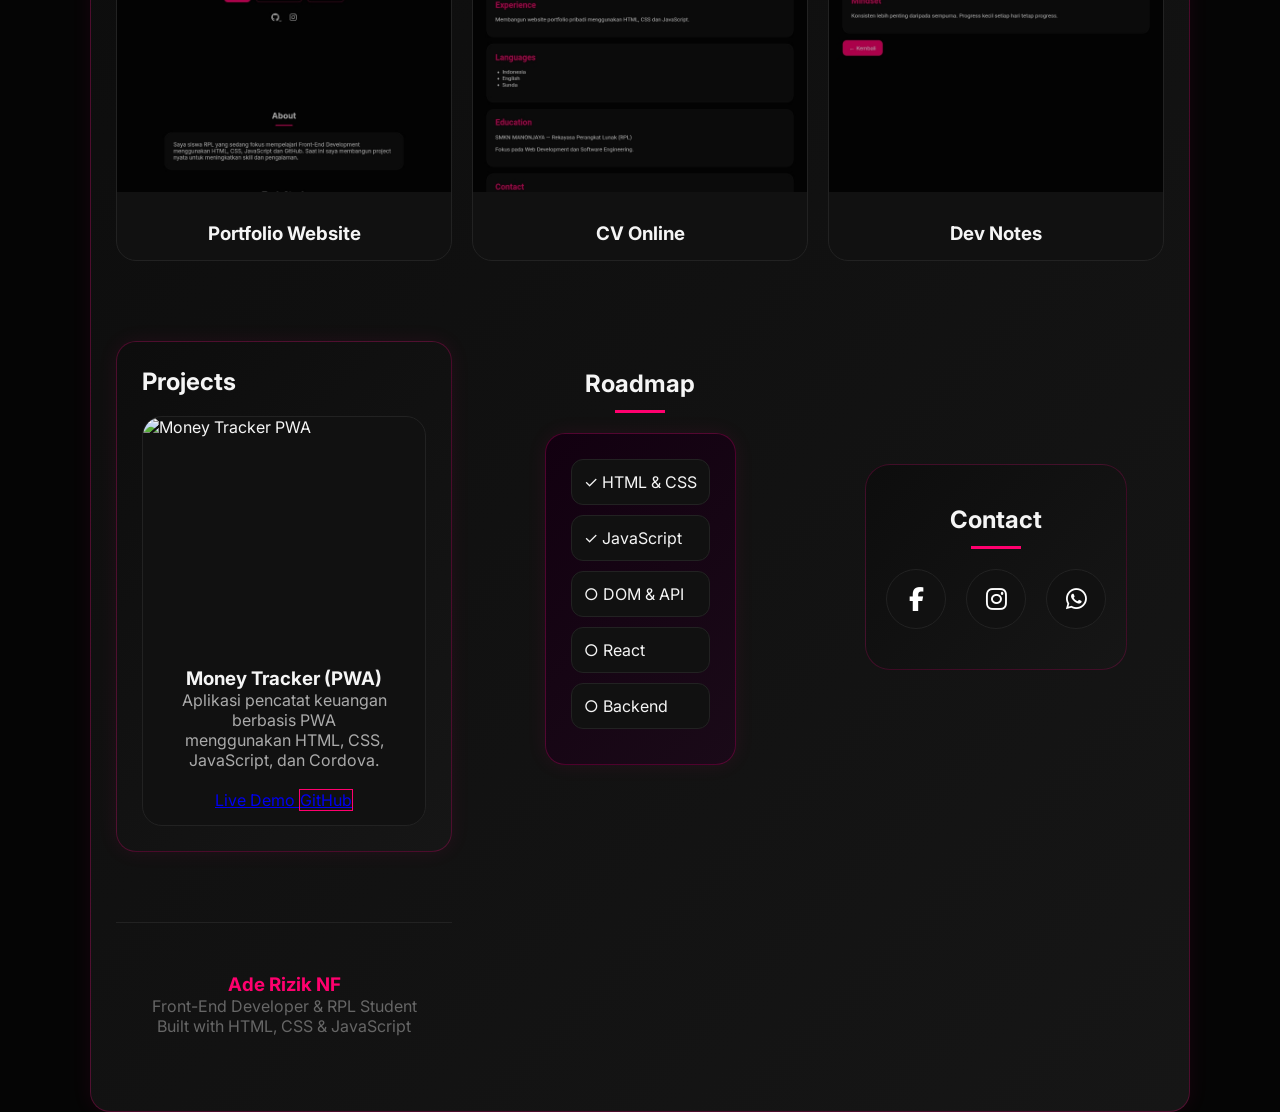
==== commit c08395bd: "Add Money Tracker PWA to portfolio" ====
--- a/index.html
+++ b/index.html
@@ -196,6 +196,30 @@
     </div>
   </div>
 
+	<section class="projects reveal">
+<h2>Projects</h2>
+
+<div class="project-grid">
+<div class="project-card">
+  <img src="assets/img/money-tracker.jpg" alt="Money Tracker PWA">
+  <div class="project-content">
+    <h3>Money Tracker (PWA)</h3>
+    <p>
+      Aplikasi pencatat keuangan berbasis PWA menggunakan
+      HTML, CSS, JavaScript, dan Cordova.
+    </p>
+
+    <div class="project-links">
+      <a href="https://money-tracker-rizik.netlify.app" target="_blank">
+        Live Demo
+      </a>
+      <a href="https://github.com/rizik-09/Money-tracker.cordova.by-aderizik" target="_blank" class="outline">
+        GitHub
+      </a>
+    </div>
+  </div>
+</div>
+
 </div>
 
 </section>
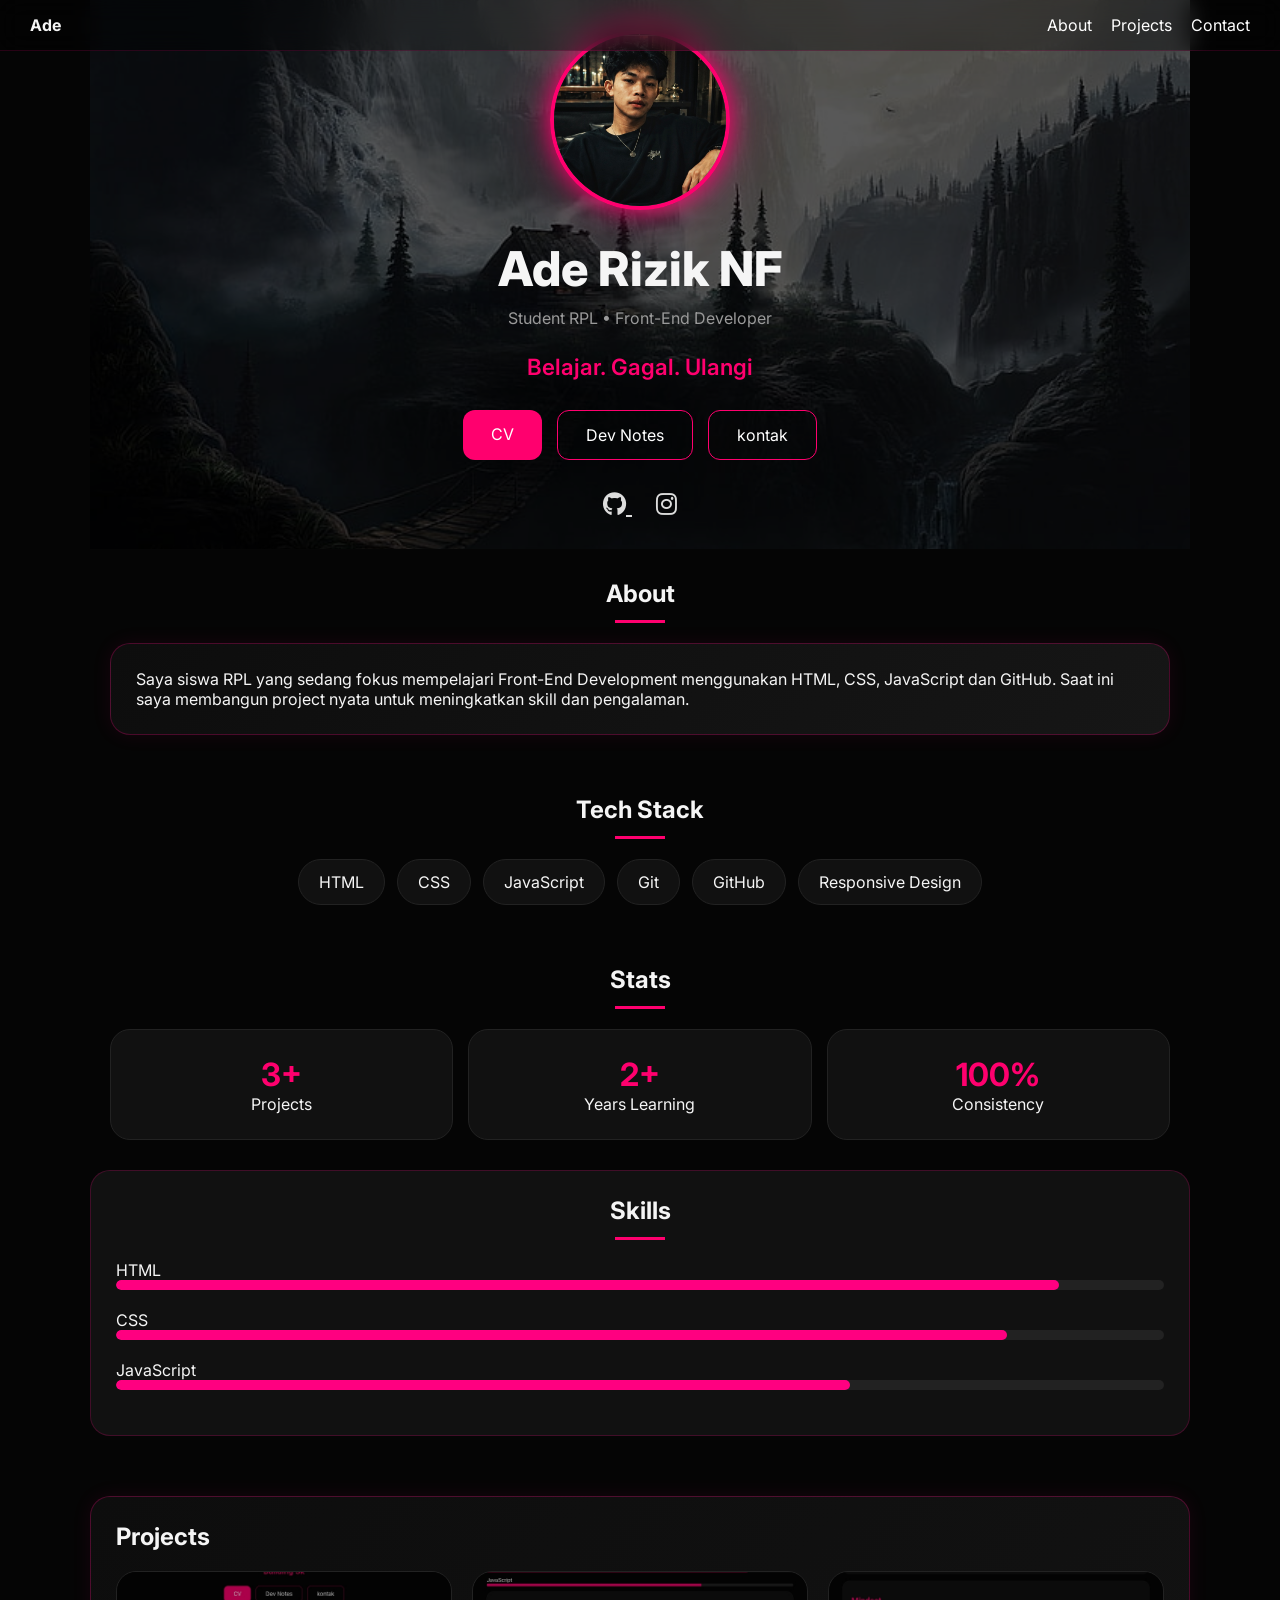
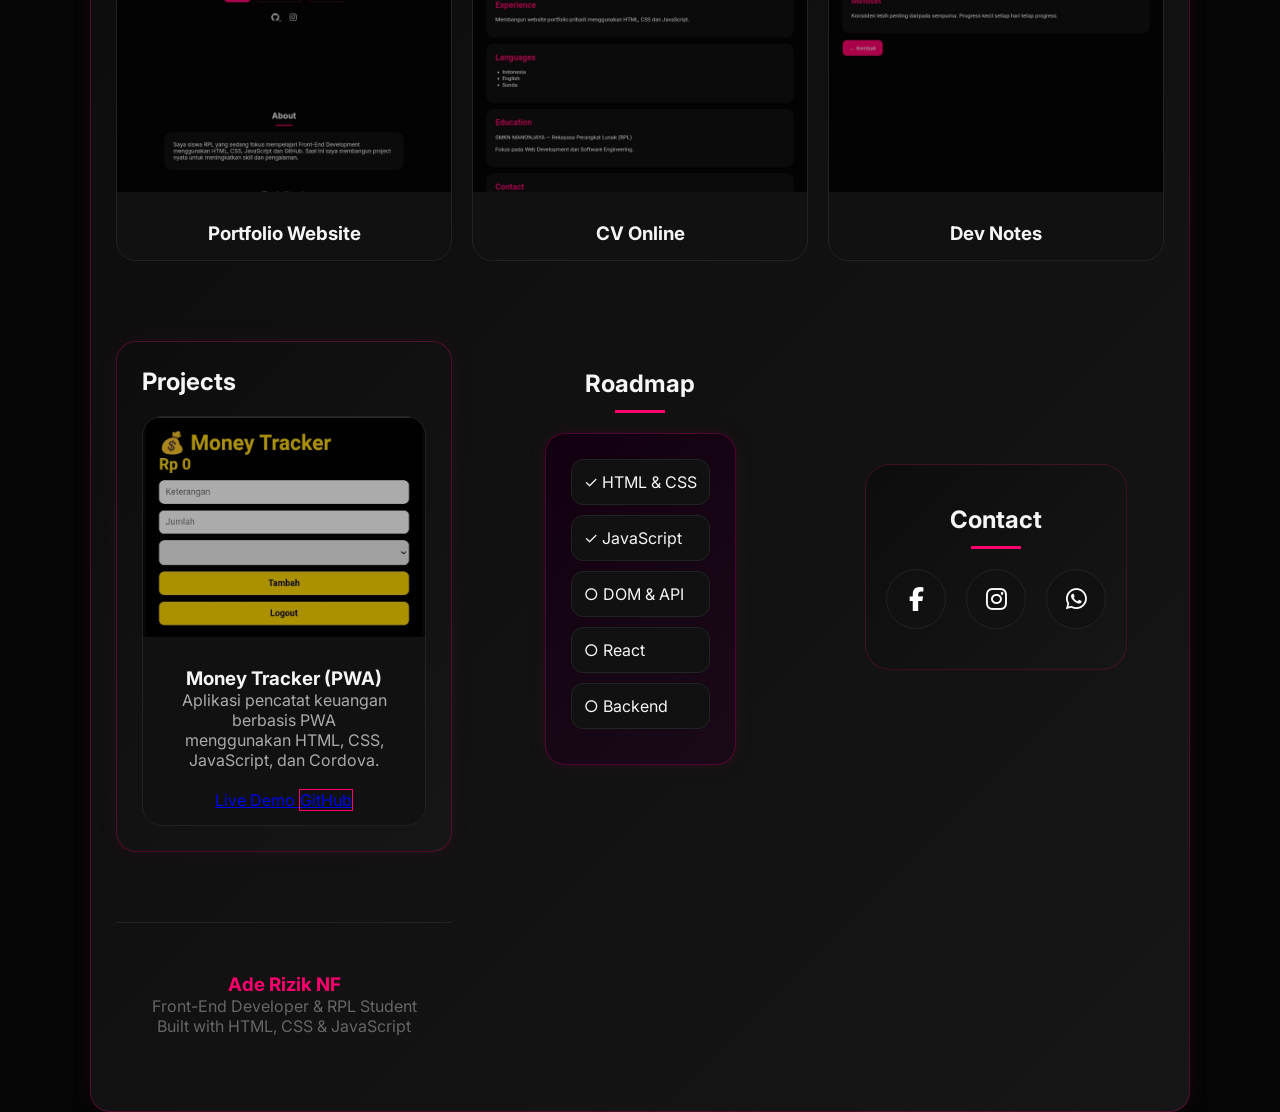
==== commit ce515cb3: "Add Money Tracker project to portfolio" ====
--- a/index.html
+++ b/index.html
@@ -201,7 +201,7 @@
 
 <div class="project-grid">
 <div class="project-card">
-  <img src="assets/img/money-tracker.jpg" alt="Money Tracker PWA">
+  <img src="assets/img/mt.jpg" alt="Money Tracker PWA">
   <div class="project-content">
     <h3>Money Tracker (PWA)</h3>
     <p>
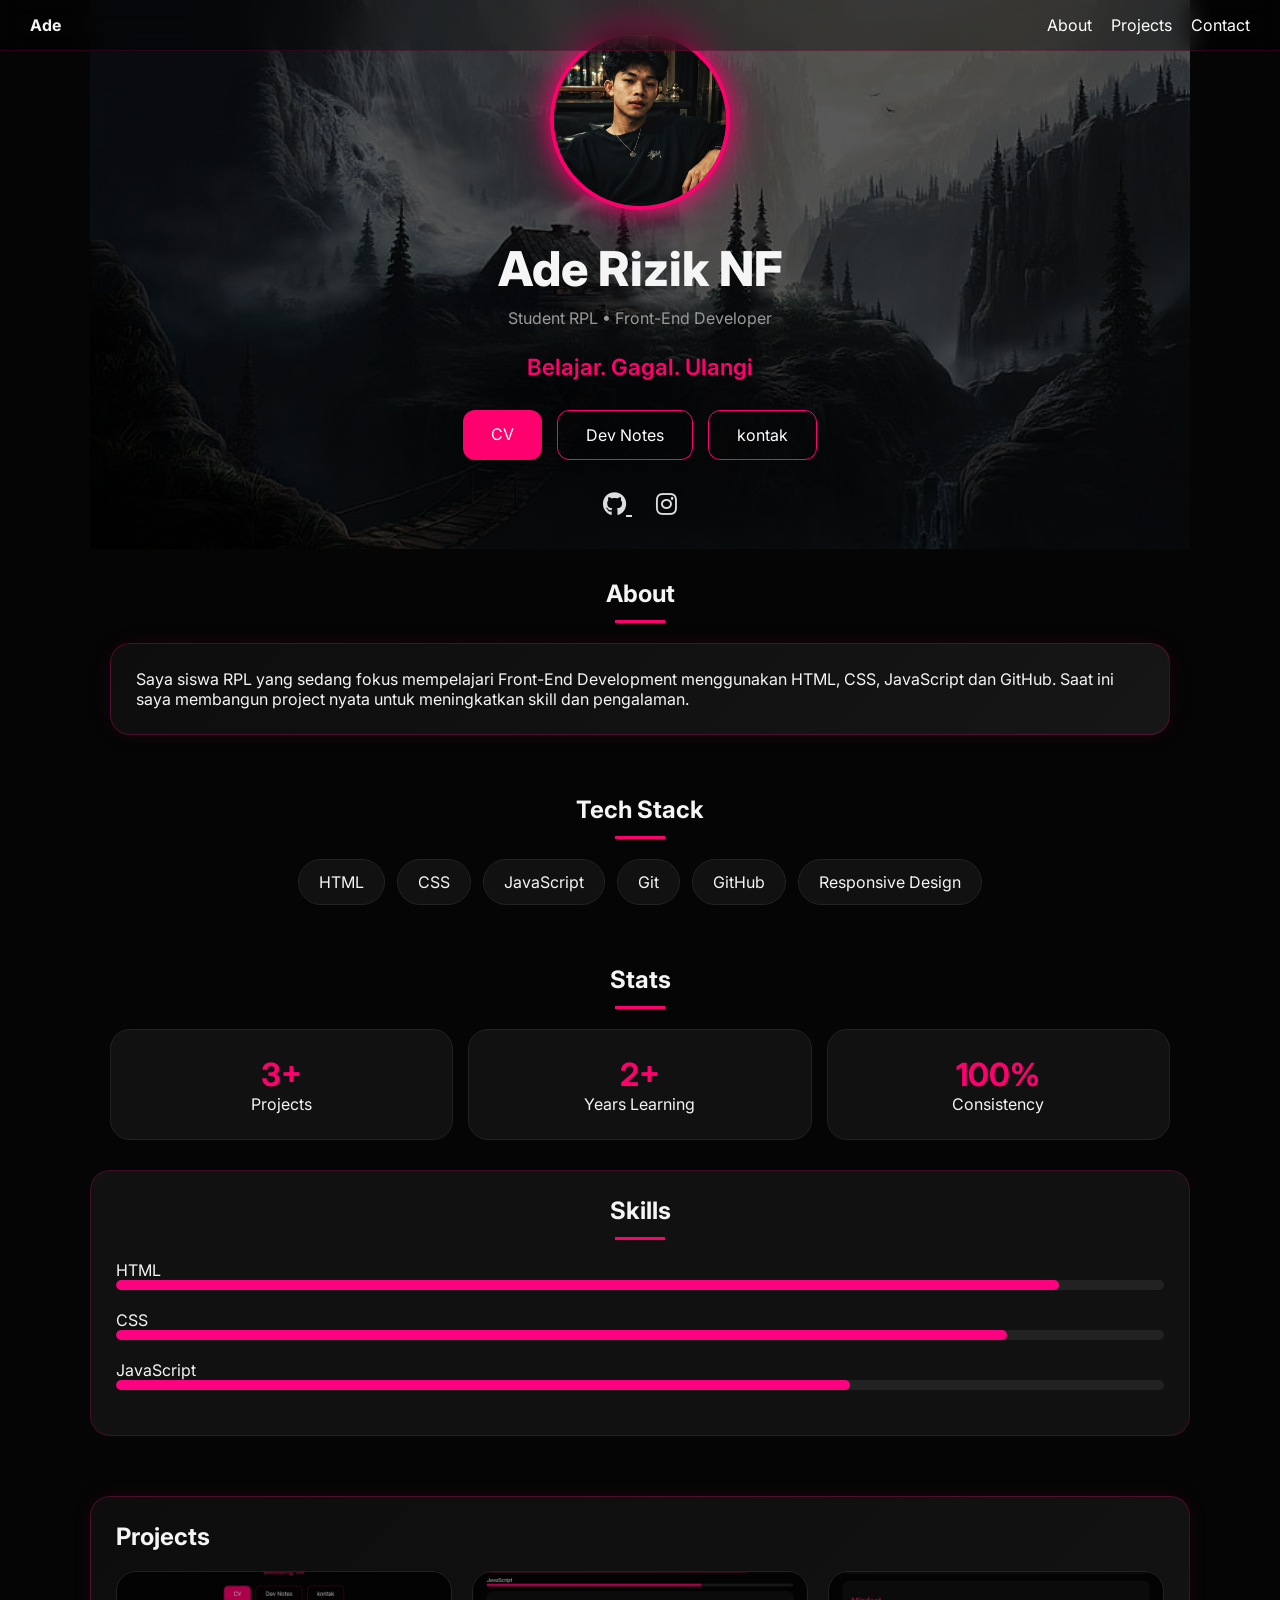
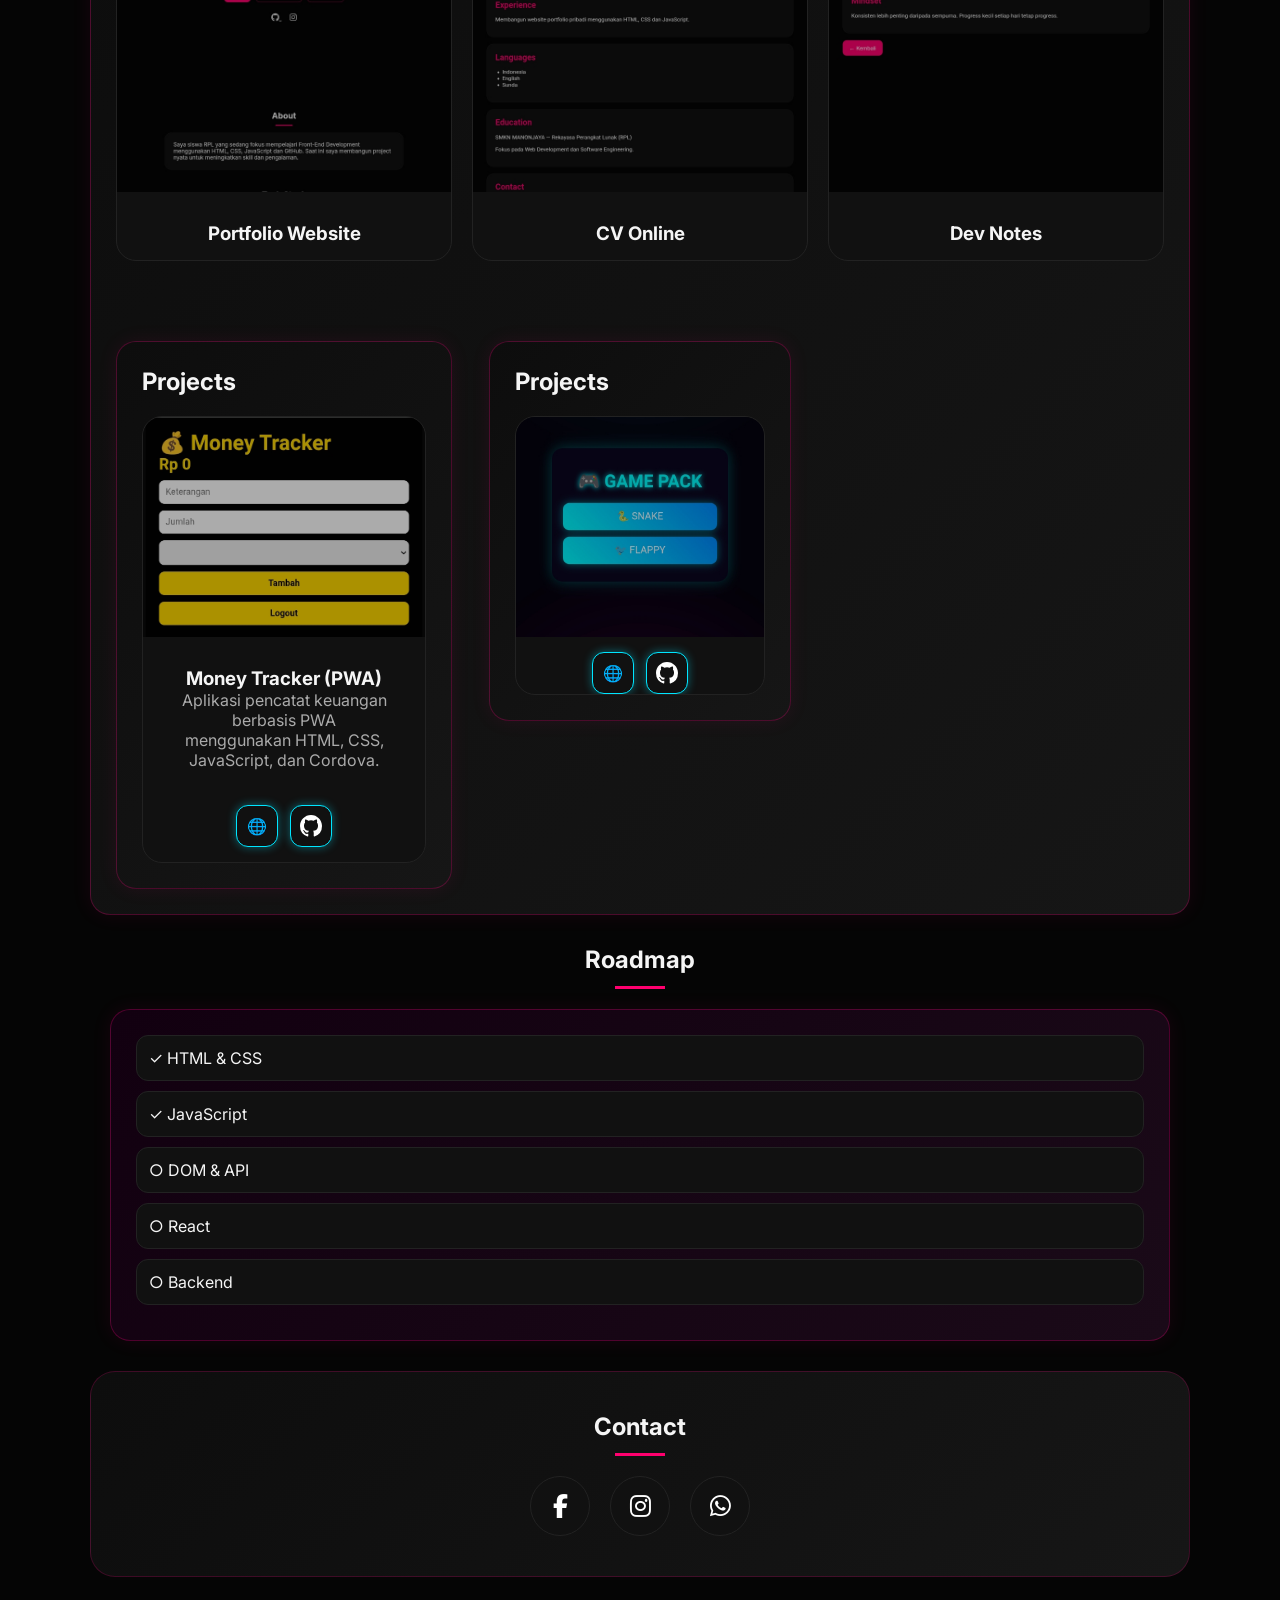
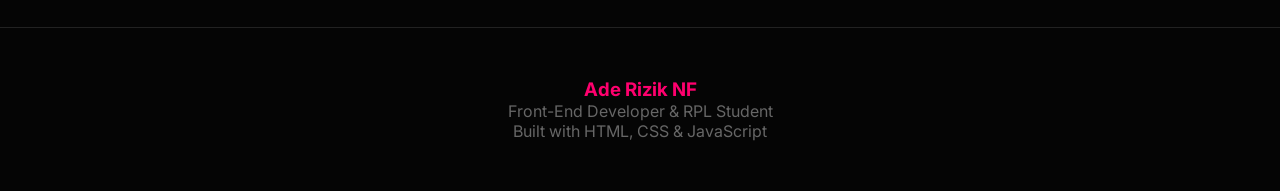
==== commit 99e126c0: "Update portfolio" ====
--- a/index.html
+++ b/index.html
@@ -210,18 +210,68 @@
     </p>
 
     <div class="project-links">
-      <a href="https://money-tracker-rizik.netlify.app" target="_blank">
-        Live Demo
-      </a>
-      <a href="https://github.com/rizik-09/Money-tracker.cordova.by-aderizik" target="_blank" class="outline">
-        GitHub
-      </a>
+
+	  <a href="https://money-tracker-rizik.netlify.app" target="_blank" class="icon-btn">
+    🌐
+  </a>
+
+
+
+
+  <a href="https://github.com/rizik-09/money-tracker.cordova.by-aderizik" target="_blank" class="icon-btn">
+    <svg width="22" height="22" viewBox="0 0 16 16" fill="currentColor">
+      <path d="M8 0C3.58 0 0 3.58 0 8a8 8 0 0 0 5.47 7.59c.4.07.55-.17.55-.38
+      0-.19-.01-.82-.01-1.49-2.01.37-2.53-.49-2.69-.94-.09-.23-.48-.94-.82-1.13
+      -.28-.15-.68-.52-.01-.53.63-.01 1.08.58 1.23.82.72 1.21 1.87.87 2.33.66
+      .07-.52.28-.87.5-1.07-1.78-.2-3.64-.89-3.64-3.95
+      0-.87.31-1.59.82-2.15-.08-.2-.36-1.02.08-2.12
+      0 0 .67-.21 2.2.82a7.5 7.5 0 0 1 4 0c1.53-1.04 2.2-.82
+      2.2-.82.44 1.1.16 1.92.08 2.12.51.56.82 1.27.82 2.15
+      0 3.07-1.87 3.75-3.65 3.95.29.25.54.73.54 1.48
+      0 1.07-.01 1.93-.01 2.19 0 .21.15.46.55.38A8.01 8.01 0 0 0 16 8
+      c0-4.42-3.58-8-8-8z"/>
+    </svg>
+  </a>
+
     </div>
   </div>
 </div>
 
 </div>
 
+</section>
+
+<section class="projects reveal">
+<h2>Projects</h2>
+
+<div class="project-grid">
+<div class="project-card">
+
+<img src="assets/img/game.jpg" alt="Mini Game Pack">
+
+<div class="project-links">
+  <a href="https://game-rizik.netlify.app" target="_blank" class="icon-btn">
+    🌐
+  </a>
+
+  <a href="https://github.com/rizik-09/game-pack" target="_blank" class="icon-btn">
+    <svg width="22" height="22" viewBox="0 0 16 16" fill="currentColor">
+      <path d="M8 0C3.58 0 0 3.58 0 8a8 8 0 0 0 5.47 7.59c.4.07.55-.17.55-.38
+      0-.19-.01-.82-.01-1.49-2.01.37-2.53-.49-2.69-.94-.09-.23-.48-.94-.82-1.13
+      -.28-.15-.68-.52-.01-.53.63-.01 1.08.58 1.23.82.72 1.21 1.87.87 2.33.66
+      .07-.52.28-.87.5-1.07-1.78-.2-3.64-.89-3.64-3.95
+      0-.87.31-1.59.82-2.15-.08-.2-.36-1.02.08-2.12
+      0 0 .67-.21 2.2.82a7.5 7.5 0 0 1 4 0c1.53-1.04 2.2-.82
+      2.2-.82.44 1.1.16 1.92.08 2.12.51.56.82 1.27.82 2.15
+      0 3.07-1.87 3.75-3.65 3.95.29.25.54.73.54 1.48
+      0 1.07-.01 1.93-.01 2.19 0 .21.15.46.55.38A8.01 8.01 0 0 0 16 8
+      c0-4.42-3.58-8-8-8z"/>
+    </svg>
+  </a>
+</div>
+</div>
+</div>
+</div>
 </section>
 
 
--- a/assets/css/main.css
+++ b/assets/css/main.css
@@ -718,3 +718,32 @@
 
 }
 
+.project-links{
+  display:flex;
+  justify-content:center;
+  gap:12px;
+  margin-top:15px;
+}
+
+.icon-btn{
+  width:42px;
+  height:42px;
+  display:flex;
+  align-items:center;
+  justify-content:center;
+  text-decoration:none;
+  color:white;
+  background:#111;
+  border:1px solid #00e5ff;
+  border-radius:12px;
+  transition:.3s;
+  box-shadow:0 0 10px rgba(0,229,255,.4);
+}
+
+.icon-btn:hover{
+  transform:translateY(-3px);
+  background:#00e5ff;
+  color:#000;
+  box-shadow:0 0 20px #00e5ff;
+}
+
